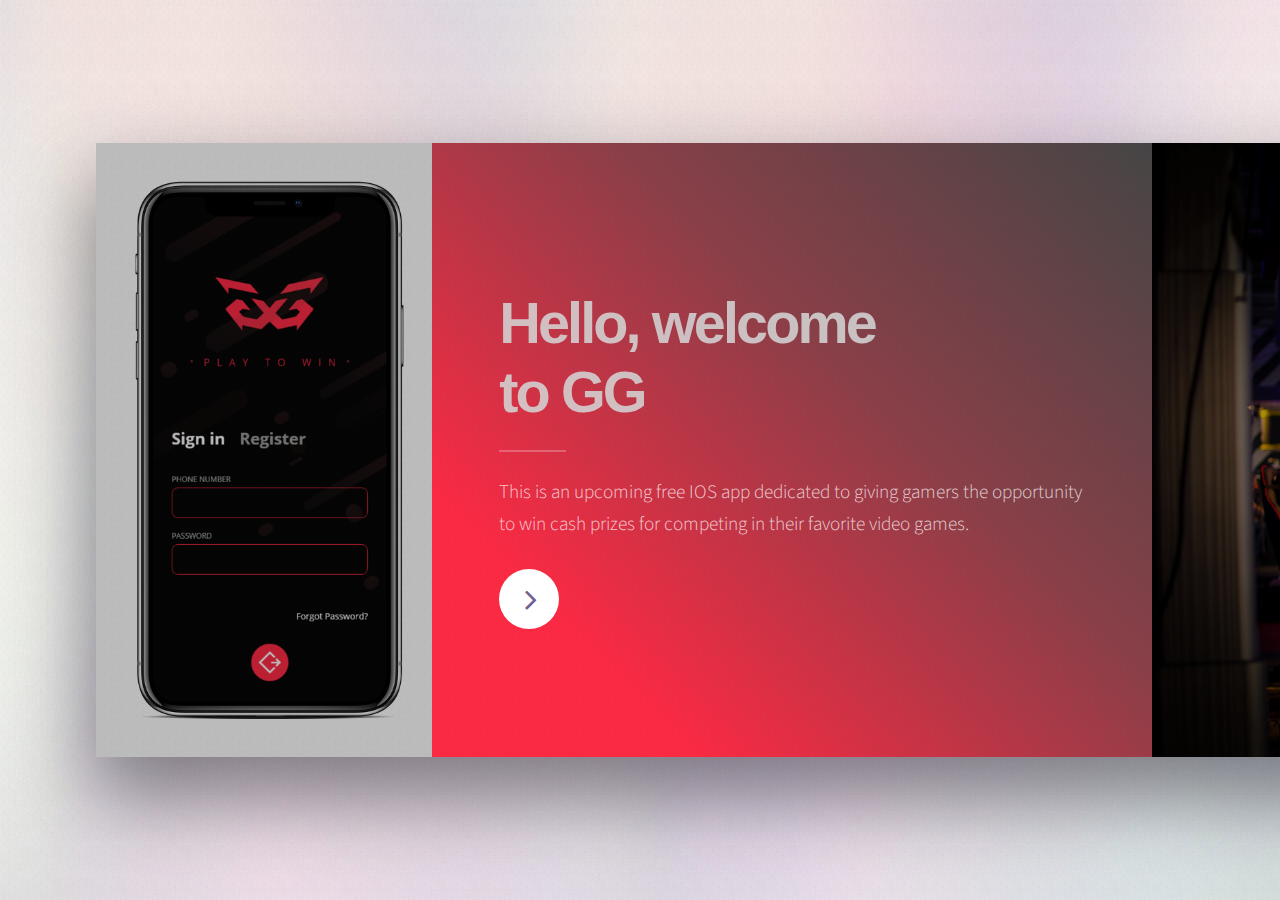
==== More.html @ 56e428e7 "finalish" ====
<!DOCTYPE HTML>
<!--
	Ethereal by HTML5 UP
	html5up.net | @ajlkn
	Free for personal and commercial use under the CCA 3.0 license (html5up.net/license)
-->
<html>
	<head>
		<title>Ethereal by HTML5 UP</title>
		<meta charset="utf-8" />
		<meta name="viewport" content="width=device-width, initial-scale=1, user-scalable=no" />
		<link rel="stylesheet" href="Etheral Assets/css/main.css" />
		<noscript><link rel="stylesheet" href="Etheral Assets/css/noscript.css" /></noscript>
	</head>
	<body class="is-preload">

		<!-- Page Wrapper -->
			<div id="page-wrapper">

				<!-- Wrapper -->
					<div id="wrapper">

						<!-- Panel (Banner) -->
							<section class="panel banner right">
								<div class="content color0 span-3-75">
									<h1 class="major">Hello, welcome<br />
									to GG</h1>
									<p>This is an upcoming free IOS app dedicated to giving gamers the opportunity to win cash prizes for competing in their favorite video games.</p>
									<ul class="actions">
										<li><a href="#first" class="button primary color1 circle icon fa-angle-right">Next</a></li>
									</ul>
								</div>
								<div class="image filtered span-1-75" data-position="25% 25%">
									<img src="Etheral Images/pic1.png" alt="" />
								</div>
							</section>

						<!-- Panel (Spotlight) -->
							<section class="panel spotlight medium right" id="first">
								<div class="content span-7">
									<h2 class="major">Compete for Cash</h2>
									<p>We will provide a safe, reliable platform for gamers to place bets with their friends, or random players throughout the United States. Play for more than bragging rights, play for cash, and turn your hobby into your profession. Now you can make money, and have fun doing it.</p>
								</div>
								<div class="image filtered tinted" data-position="top left">
									<img src="Etheral Images/pic02.jpg" alt="" />
								</div>
							</section>

						<!-- Panel -->
						<!-- 	<section class="panel color1">
								<div class="intro joined">
									<h2 class="major">Amet lorem</h2>
									<p>Sed vel nibh libero. Mauris et lorem pharetra massa lorem turpis congue pulvinar. Vivamus sed feugiat finibus. Duis amet bibendum amet sed. Duis mauris ex, dapibus sed ligula tempus volutpat magna etiam.</p>
								</div>
								<div class="inner">
									<ul class="grid-icons three connected">
										<li><span class="icon fa-diamond"><span class="label">Lorem</span></span></li>
										<li><span class="icon fa-camera-retro"><span class="label">Ipsum</span></span></li>
										<li><span class="icon fa-cog"><span class="label">Dolor</span></span></li>
										<li><span class="icon fa-paper-plane"><span class="label">Sit</span></span></li>
										<li><span class="icon fa-bar-chart"><span class="label">Amet</span></span></li>
										<li><span class="icon fa-code"><span class="label">Nullam</span></span></li>
									</ul>
								</div>
							</section>
-->

						<!-- Panel -->
							<section class="panel">
								<div class="intro color2">
									<h2 class="major">Ease of Use</h2>
									<p>The process is simple. Choose a game, pick an opponent, and set the stakes. We'll do the rest. </p>
								</div>
						<!-- Panel (Spotlight) -->
							<section class="panel spotlight large left">
								<div class="content span-5">
									<h2 class="major">Play on Anything</h2>
									<p>Compete in games on XBOX ONE, PS4, and PC. Enjoy a varied, forever expanding and evolving list of games where you can test your skills. Place bets ranging from $2.50 to $1000, and the greater the risk, the greater the reward, and the stiffer the competition.  </p>
								</div>
								<div class="image filtered tinted" data-position="top right">
									<img src="Etheral Images/poster.png" alt="" />
								</div>
							</section>

						<!-- Panel -->


								<!--
								<div class="gallery">
									<div class="group span-3">
										<a href="images/gallery/fulls/01.jpg" class="image filtered span-3" data-position="bottom"><img src="images/gallery/thumbs/01.jpg" alt="" /></a>
										<a href="images/gallery/fulls/02.jpg" class="image filtered span-1-5" data-position="center"><img src="images/gallery/thumbs/02.jpg" alt="" /></a>
										<a href="images/gallery/fulls/03.jpg" class="image filtered span-1-5" data-position="bottom"><img src="images/gallery/thumbs/03.jpg" alt="" /></a>
									</div>
									<a href="images/gallery/fulls/04.jpg" class="image filtered span-2-5" data-position="top"><img src="images/gallery/thumbs/04.jpg" alt="" /></a>
									<div class="group span-4-5">
										<a href="images/gallery/fulls/05.jpg" class="image filtered span-3" data-position="top"><img src="images/gallery/thumbs/05.jpg" alt="" /></a>
										<a href="images/gallery/fulls/06.jpg" class="image filtered span-1-5" data-position="center"><img src="images/gallery/thumbs/06.jpg" alt="" /></a>
										<a href="images/gallery/fulls/07.jpg" class="image filtered span-1-5" data-position="bottom"><img src="images/gallery/thumbs/07.jpg" alt="" /></a>
										<a href="images/gallery/fulls/08.jpg" class="image filtered span-3" data-position="top"><img src="images/gallery/thumbs/08.jpg" alt="" /></a>
									</div>
									<a href="images/gallery/fulls/09.jpg" class="image filtered span-2-5" data-position="right"><img src="images/gallery/thumbs/09.jpg" alt="" /></a>
								</div>
							</section>
-->
						<!-- Panel -->
							<section class="panel color4">
								<div class="intro color4">
									<h2 class="major">Get Early Access</h2>
									<p>We will be entering beta during mid to late summer. Enter your email to get on the waitlist, and reserve your spot for early access.</p>
								</div>
								<div class="inner columns divided">
									<div class="span-3-25">
										<form method="post" action="#">
											<div class="fields">
												<div class="field half">
													<!--
													<label for="name">Name</label>
													<input type="text" name="name" id="name" />
												</div>
												-->
												<div class="field half">
													<label for="email">Email</label>
													<input type="email" name="email" id="email" />
												</div>
												<!--
												<div class="field">
													<label for="message">Message</label>
													<textarea name="message" id="message" rows="4"></textarea>
												</div>
													-->
											</div>
											</div>
											<ul class="actions">
												<li><input type="submit" value="Get Early Access" class="button primary" /></li>
											</ul>
										</form>

									<div class="span-1-5">
										<ul class="contact-icons color1">
											<li class="icon fa-twitter"><a href="https://twitter.com/GGHeadtoHead">@ggheadtohead</a></li>
												<!--	<li class="icon fa-facebook"><a href="#">facebook.com/untitled</a></li>
											<li class="icon fa-snapchat-ghost"><a href="#">@untitled-tld</a></li>
												-->
											<li class="icon fa-instagram"><a href="https://www.instagram.com/ggheadtohead/">@ggheadtohead</a></li>
												<!--
											<li class="icon fa-medium"><a href="#">medium.com/untitled</a></li>
													-->
										</ul>

							</section>
						<!-- Panel
							<section class="panel color2-alt">
								<div class="intro color2">
									<h2 class="major">Elements</h2>
									<p>Sed vel nibh libero. Mauris et lorem pharetra massa lorem turpis congue pulvinar. Vivamus sed feugiat finibus. Duis amet bibendum amet sed. Duis mauris ex, dapibus sed ligula tempus volutpat magna etiam. </p>
								</div>
								<div class="inner columns aligned">
									<div class="span-2-75">

										<h3 class="major">Text</h3>
										<p>This is <b>bold</b> and this is <strong>strong</strong>. This is <i>italic</i> and this is <em>emphasized</em>.
										This is <sup>superscript</sup> text and this is <sub>subscript</sub> text.
										This is <u>underlined</u> and this is code: <code>for (;;) { ... }</code>. Finally, <a href="#">this is a link</a>.</p>

										<h1>Heading Level 1</h1>
										<h2>Heading Level 2</h2>
										<h3>Heading Level 3</h3>
										<h4>Heading Level 4</h4>
										<h5>Heading Level 5</h5>
										<h6>Heading Level 6</h6>

									</div>
									<div class="span-3">

										<h4>Blockquote</h4>
										<blockquote>Lorem ipsum dolor sit amet. Felis sagittis eget tempus euismod. Vestibulum ante ipsum primis in vestibulum. Blandit adipiscing eu iaculis volutpat ac adipiscing volutpat ac adipiscing faucibus.</blockquote>

										<h4>Preformatted</h4>
										<pre><code>i = 0;

while (!deck.isInOrder()) {
    print 'Iteration ' + (i++);
    deck.shuffle();
}

print 'It took ' + i + ' iterations to sort the deck.';</code></pre>

									</div>
									<div class="span-1-25">

										<h3 class="major">Lists</h3>

										<h4>Unordered</h4>
										<ul>
											<li>Lorem ipsum dolor sit.</li>
											<li>Dolor pulvinar etiam.</li>
											<li>Etiam vel felis viverra.</li>
										</ul>

										<h4>Alternate</h4>
										<ul class="alt">
											<li>Lorem ipsum dolor sit.</li>
											<li>Dolor pulvinar etiam.</li>
											<li>Etiam vel felis viverra.</li>
											<li>Felis enim feugiat.</li>
										</ul>

									</div>
									<div class="span-1-5">

										<h4>Ordered</h4>
										<ol>
											<li>Lorem ipsum dolor sit.</li>
											<li>Dolor pulvinar etiam.</li>
											<li>Etiam vel felis viverra.</li>
											<li>Felis enim feugiat.</li>
											<li>Etiam vel felis lorem.</li>
										</ol>

										<h4>Actions</h4>
										<ul class="actions">
											<li><a href="#" class="button primary color2">Default</a></li>
											<li><a href="#" class="button">Default</a></li>
										</ul>
										<ul class="actions stacked">
											<li><a href="#" class="button primary color2">Default</a></li>
											<li><a href="#" class="button">Default</a></li>
										</ul>

									</div>
									<div class="span-1-25">

										<h4>Icons</h4>
										<ul class="icons">
											<li><a href="#" class="icon fa-twitter"><span class="label">Twitter</span></a></li>
											<li><a href="#" class="icon fa-facebook"><span class="label">Facebook</span></a></li>
											<li><a href="#" class="icon fa-instagram"><span class="label">Instagram</span></a></li>
											<li><a href="#" class="icon fa-github"><span class="label">GitHub</span></a></li>
											<li><a href="#" class="icon fa-medium"><span class="label">Medium</span></a></li>
										</ul>

										<h4>Contact Icons</h4>
										<ul class="contact-icons color2">
											<li class="icon fa-twitter"><a href="#">Twitter</a></li>
											<li class="icon fa-facebook"><a href="#">Facebook</a></li>
											<li class="icon fa-instagram"><a href="#">Instagram</a></li>
											<li class="icon fa-github"><a href="#">GitHub</a></li>
											<li class="icon fa-medium"><a href="#">Medium</a></li>
										</ul>

									</div>
									<div class="span-3">
										<h3 class="major">Table</h3>
										<h4>Default</h4>
										<div class="table-wrapper">
											<table>
												<thead>
													<tr>
														<th>Name</th>
														<th>Description</th>
														<th>Price</th>
													</tr>
												</thead>
												<tbody>
													<tr>
														<td>Item One</td>
														<td>Ante turpis integer aliquet porttitor.</td>
														<td>29.99</td>
													</tr>
													<tr>
														<td>Item Two</td>
														<td>Vis ac commodo adipiscing arcu aliquet.</td>
														<td>19.99</td>
													</tr>
													<tr>
														<td>Item Three</td>
														<td> Morbi faucibus arcu accumsan lorem.</td>
														<td>29.99</td>
													</tr>
													<tr>
														<td>Item Four</td>
														<td>Vitae integer tempus condimentum.</td>
														<td>19.99</td>
													</tr>
												</tbody>
												<tfoot>
													<tr>
														<td colspan="2"></td>
														<td>100.00</td>
													</tr>
												</tfoot>
											</table>
										</div>
									</div>
									<div class="span-3">
										<h4>Alternate</h4>
										<div class="table-wrapper">
											<table class="alt">
												<thead>
													<tr>
														<th>Name</th>
														<th>Description</th>
														<th>Price</th>
													</tr>
												</thead>
												<tbody>
													<tr>
														<td>Item One</td>
														<td>Ante turpis integer aliquet porttitor.</td>
														<td>29.99</td>
													</tr>
													<tr>
														<td>Item Two</td>
														<td>Vis ac commodo adipiscing arcu aliquet.</td>
														<td>19.99</td>
													</tr>
													<tr>
														<td>Item Three</td>
														<td> Morbi faucibus arcu accumsan lorem.</td>
														<td>29.99</td>
													</tr>
													<tr>
														<td>Item Four</td>
														<td>Vitae integer tempus condimentum.</td>
														<td>19.99</td>
													</tr>
													<tr>
														<td>Item Five</td>
														<td>Ante turpis integer aliquet porttitor.</td>
														<td>29.99</td>
													</tr>
												</tbody>
												<tfoot>
													<tr>
														<td colspan="2"></td>
														<td>100.00</td>
													</tr>
												</tfoot>
											</table>
										</div>
									</div>
									<div class="span-2-25">
										<h3 class="major">Buttons</h3>
										<ul class="actions">
											<li><a href="#" class="button primary color2">Primary</a></li>
											<li><a href="#" class="button">Default</a></li>
										</ul>
										<ul class="actions">
											<li><a href="#" class="button">Default</a></li>
											<li><a href="#" class="button large">Large</a></li>
											<li><a href="#" class="button small">Small</a></li>
										</ul>
										<ul class="actions">
											<li><a href="#" class="button primary color2 icon fa-cog">Icon</a></li>
											<li><a href="#" class="button icon fa-diamond">Icon</a></li>
										</ul>
										<ul class="actions">
											<li><span class="button primary color2 disabled">Disabled</span></li>
											<li><span class="button disabled">Disabled</span></li>
										</ul>
										<ul class="actions">
											<li><a href="#" class="button primary color2 circle icon fa-cog">Icon</a></li>
											<li><a href="#" class="button circle icon fa-diamond">Icon</a></li>
										</ul>
									</div>
									<div class="span-4-5">
										<h3 class="major">Form</h3>
										<form method="post" action="#">
											<div class="fields">
												<div class="field third">
													<label for="demo-name">Name</label>
													<input type="text" name="demo-name" id="demo-name" value="" placeholder="Jane Doe" />
												</div>
												<div class="field third">
													<label for="demo-email">Email</label>
													<input type="email" name="demo-email" id="demo-email" value="" placeholder="jane@untitled.tld" />
												</div>
												<div class="field third">
													<label for="demo-category">Category</label>
													<div class="select-wrapper">
														<select name="demo-category" id="demo-category">
															<option value="">-</option>
															<option value="1">Manufacturing</option>
															<option value="1">Shipping</option>
															<option value="1">Administration</option>
															<option value="1">Human Resources</option>
														</select>
													</div>
												</div>
												<div class="field quarter">
													<input type="radio" id="demo-priority-low" name="demo-priority" class="color2" checked />
													<label for="demo-priority-low">Low Priority</label>
												</div>
												<div class="field quarter">
													<input type="radio" id="demo-priority-high" name="demo-priority" class="color2" />
													<label for="demo-priority-high">High Priority</label>
												</div>
												<div class="field quarter">
													<input type="checkbox" id="demo-copy" name="demo-copy" class="color2" />
													<label for="demo-copy">Email a copy</label>
												</div>
												<div class="field quarter">
													<input type="checkbox" id="demo-human" name="demo-human" class="color2" checked />
													<label for="demo-human">Not a robot</label>
												</div>
												<div class="field">
													<label for="demo-message">Message</label>
													<textarea name="demo-message" id="demo-message" placeholder="Enter your message" rows="2"></textarea>
												</div>
											</div>
											<ul class="actions">
												<li><input type="submit" value="Send Message" class="primary color2" /></li>
												<li><input type="reset" value="Reset" /></li>
											</ul>
										</form>
									</div>
								</div>
							</section>
-->
						<!-- Copyright -->
				<!--			<div class="copyright">&copy; Untitled. Design: <a href="https://html5up.net">HTML5 UP</a>.</div>

					</div>

			</div>  -->

		<!-- Scripts -->
			<script src="Etheral Assets/js/jquery.min.js"></script>
			<script src="Etheral Assets/js/browser.min.js"></script>
			<script src="Etheral Assets/js/breakpoints.min.js"></script>
			<script src="Etheral Assets/js/main.js"></script>

			<script>window.jQuery || document.write('<scr' + 'ipt src="https://cdnjs.cloudflare.com/ajax/libs/jquery/1.11.0/jquery.min.js"><\/sc' + 'ript>')</script>
			<script>window.$kol_jquery = window.jQuery</script>
			<script src="https://kickoffpages-kickofflabs.netdna-ssl.com/widgets/1.9.8/kol_any_form.js"></script>
			<script src='https://kickoffpages-kickofflabs.netdna-ssl.com/w/130345/260868.js'></script>

	</body>
</html>
---- Etheral Assets/css/main.css ----
@import url(font-awesome.min.css);
@import url("https://fonts.googleapis.com/css?family=Source+Sans+Pro:300,400,300i,400i");

/*
	Ethereal by HTML5 UP
	html5up.net | @ajlkn
	Free for personal and commercial use under the CCA 3.0 license (html5up.net/license)
*/

html, body, div, span, applet, object,
iframe, h1, h2, h3, h4, h5, h6, p, blockquote,
pre, a, abbr, acronym, address, big, cite,
code, del, dfn, em, img, ins, kbd, q, s, samp,
small, strike, strong, sub, sup, tt, var, b,
u, i, center, dl, dt, dd, ol, ul, li, fieldset,
form, label, legend, table, caption, tbody,
tfoot, thead, tr, th, td, article, aside,
canvas, details, embed, figure, figcaption,
footer, header, hgroup, menu, nav, output, ruby,
section, summary, time, mark, audio, video {
	margin: 0;
	padding: 0;
	border: 0;
	font-size: 100%;
	font: inherit;
	vertical-align: baseline;}

article, aside, details, figcaption, figure,
footer, header, hgroup, menu, nav, section {
	display: block;}

body {
	line-height: 1;
}

ol, ul {
	list-style: none;
}

blockquote, q {
	quotes: none;
}

	blockquote:before, blockquote:after, q:before, q:after {
		content: '';
		content: none;
	}

table {
	border-collapse: collapse;
	border-spacing: 0;
}

body {
	-webkit-text-size-adjust: none;
}

mark {
	background-color: transparent;
	color: inherit;
}

input::-moz-focus-inner {
	border: 0;
	padding: 0;
}

input, select, textarea {
	-moz-appearance: none;
	-webkit-appearance: none;
	-ms-appearance: none;
	appearance: none;
}

/* Page */

	@-moz-keyframes load-spinner {
		0% {
			-moz-transform: rotate(0deg);
			-webkit-transform: rotate(0deg);
			-ms-transform: rotate(0deg);
			transform: rotate(0deg);
		}

		100% {
			-moz-transform: rotate(360deg);
			-webkit-transform: rotate(360deg);
			-ms-transform: rotate(360deg);
			transform: rotate(360deg);
		}
	}

	@-webkit-keyframes load-spinner {
		0% {
			-moz-transform: rotate(0deg);
			-webkit-transform: rotate(0deg);
			-ms-transform: rotate(0deg);
			transform: rotate(0deg);
		}

		100% {
			-moz-transform: rotate(360deg);
			-webkit-transform: rotate(360deg);
			-ms-transform: rotate(360deg);
			transform: rotate(360deg);
		}
	}

	@-ms-keyframes load-spinner {
		0% {
			-moz-transform: rotate(0deg);
			-webkit-transform: rotate(0deg);
			-ms-transform: rotate(0deg);
			transform: rotate(0deg);
		}

		100% {
			-moz-transform: rotate(360deg);
			-webkit-transform: rotate(360deg);
			-ms-transform: rotate(360deg);
			transform: rotate(360deg);
		}
	}

	@keyframes load-spinner {
		0% {
			-moz-transform: rotate(0deg);
			-webkit-transform: rotate(0deg);
			-ms-transform: rotate(0deg);
			transform: rotate(0deg);
		}

		100% {
			-moz-transform: rotate(360deg);
			-webkit-transform: rotate(360deg);
			-ms-transform: rotate(360deg);
			transform: rotate(360deg);
		}
	}

	@-ms-viewport {
		width: device-width;
	}

	html {
		width: 100%;
		height: 100%;
	}

	html {
		box-sizing: border-box;
	}

	*, *:before, *:after {
		box-sizing: inherit;
	}

	body {
		display: -moz-flex;
		display: -webkit-flex;
		display: -ms-flex;
		display: flex;
		-moz-align-items: center;
		-webkit-align-items: center;
		-ms-align-items: center;
		align-items: center;
		-moz-justify-content: -moz-flex-start;
		-webkit-justify-content: -webkit-flex-start;
		-ms-justify-content: -ms-flex-start;
		justify-content: flex-start;
		-ms-overflow-style: scrollbar;
		width: 100%;
		height: 100%;
		min-height: 30rem;
		overflow: hidden;
	}

		body:before {
			-moz-animation: load-spinner 1s infinite linear;
			-webkit-animation: load-spinner 1s infinite linear;
			-ms-animation: load-spinner 1s infinite linear;
			animation: load-spinner 1s infinite linear;
			-moz-transition: opacity 0.25s ease;
			-webkit-transition: opacity 0.25s ease;
			-ms-transition: opacity 0.25s ease;
			transition: opacity 0.25s ease;
			-moz-transition-delay: 0s;
			-webkit-transition-delay: 0s;
			-ms-transition-delay: 0s;
			transition-delay: 0s;
			pointer-events: none;
			content: '';
			display: block;
			position: absolute;
			top: 50%;
			left: 50%;
			width: 4rem;
			height: 4rem;
			margin: -2rem 0 0 -2rem;
			background-image: url("data:image/svg+xml;charset=utf8,%3Csvg xmlns='http://www.w3.org/2000/svg' xmlns:xlink='http://www.w3.org/1999/xlink' width='96px' height='96px' viewBox='0 0 96 96' zoomAndPan='disable'%3E%3Cstyle%3Ecircle %7Bfill: transparent%3B stroke: %232e2b37%3B stroke-width: 1.5px%3B %7D%3C/style%3E%3Cdefs%3E%3CclipPath id='corner'%3E%3Cpolygon points='0,0 48,0 48,48 96,48 96,96 0,96' /%3E%3C/clipPath%3E%3C/defs%3E%3Cg clip-path='url(%23corner)'%3E%3Ccircle cx='48' cy='48' r='32'/%3E%3C/g%3E%3C/svg%3E");
			background-position: center;
			background-repeat: no-repeat;
			background-size: 4rem;
			opacity: 0;
		}

		body:after {
			pointer-events: none;
			content: '';
			display: block;
			position: fixed;
			top: 0;
			left: 0;
			width: 100%;
			height: 100%;
			z-index: -1;
			background-attachment: fixed;
			background-color: #e1e6e1;
			background-image: url("../../Etheral Images/overlay.png"), url("../../Etheral Images/bg.jpg");
			background-repeat: repeat, repeat-x;
			background-size: 128px 128px, cover;
		}

		body.is-preload *, body.is-preload *:before, body.is-preload *:after {
			-moz-animation: none !important;
			-webkit-animation: none !important;
			-ms-animation: none !important;
			animation: none !important;
			-moz-transition: none !important;
			-webkit-transition: none !important;
			-ms-transition: none !important;
			transition: none !important;
		}

		body.is-preload:before {
			-moz-transition: opacity 1s ease;
			-webkit-transition: opacity 1s ease;
			-ms-transition: opacity 1s ease;
			transition: opacity 1s ease;
			-moz-transition-delay: 0.75s;
			-webkit-transition-delay: 0.75s;
			-ms-transition-delay: 0.75s;
			transition-delay: 0.75s;
			opacity: 0.25;
		}

	@media screen and (max-width: 736px) {

		html {
			height: auto;
		}

		body {
			height: auto;
			overflow-x: hidden;
			overflow-y: auto;
		}

	}

	@media screen and (max-width: 480px) {

		html, body {
			min-width: 320px;
		}

	}

/* Typography */

	html {
		font-size: 18pt;
		font-size: 1vmax;
	}

		@media screen and (max-width: 1680px) {

			html {
				font-size: 12pt;
				font-size: 1.1vmax;
			}

		}

		@media screen and (max-width: 1280px) {

			html {
				font-size: 11pt;
				font-size: 1.5vmax;
			}

		}

	body, input, select, textarea {
		color: rgba(255, 255, 255, 0.75);
		font-family: "Source Sans Pro", Helvetica, sans-serif;
		font-size: 1rem;
		font-weight: 300;
		line-height: 1.65;
	}

	a {
		-moz-transition: color 0.2s ease-in-out, border-bottom-color 0.2s ease-in-out;
		-webkit-transition: color 0.2s ease-in-out, border-bottom-color 0.2s ease-in-out;
		-ms-transition: color 0.2s ease-in-out, border-bottom-color 0.2s ease-in-out;
		transition: color 0.2s ease-in-out, border-bottom-color 0.2s ease-in-out;
		color: inherit;
		border-bottom: dotted 1px;
		text-decoration: none;
	}

		a:hover {
			border-bottom-color: transparent;
			color: #ffe4b4;
		}

	strong, b {
		color: rgba(255, 255, 255, 0.875);
		font-weight: 400;
	}

	em, i {
		font-style: italic;
	}

	p {
		margin: 0 0 1.5rem 0;
	}

		body.is-ie p {
			width: 100%;
		}

	h2, h3, h4, h5, h6 {
		color: rgba(255, 255, 255, 0.875);
		font-family: Arial, Helvetica, sans-serif;
		font-weight: 700;
		line-height: 1.3;
		margin: 0 0 0.75rem 0;
		letter-spacing: -0.05em;
	}

	h1{
		color: rgba(211, 211, 211, 0.875);
		font-family: Arial, Helvetica, sans-serif;
		font-weight: 700;
		line-height: 1.3;
		margin: 0 0 0.75rem 0;
		letter-spacing: -0.05em;
	}

		h1 a, h2 a, h3 a, h4 a, h5 a, h6 a {
			color: inherit;
			text-decoration: none;
		}

	h1.major, h2.major, h3.major {
		position: relative;
	}

		h1.major:after, h2.major:after, h3.major:after {
			content: '';
			position: absolute;
			left: 0;
			width: 3.5rem;
			height: 0.1rem;
			background-color: rgba(255, 255, 255, 0.25);
		}

	h1 {
		font-size: 3rem;
		line-height: 1.2;
	}

		h1.major {
			margin: 0 0 2.625rem 0;
		}

			h1.major:after {
				bottom: -1.325rem;
			}

	h2 {
		font-size: 1.75rem;
		line-height: 1.2;
	}

		h2.major {
			margin: 0 0 1.9875rem 0;
		}

			h2.major:after {
				bottom: -1.2rem;
			}

	h3 {
		font-size: 1.325rem;
	}

		h3.major {
			margin: 0 0 1.875rem 0;
		}

			h3.major:after {
				bottom: -0.75rem;
			}

	h4 {
		font-size: 1rem;
	}

	h5 {
		font-size: 0.9rem;
	}

	h6 {
		font-size: 0.7rem;
	}

	sub {
		font-size: 0.8rem;
		position: relative;
		top: 0.5rem;
	}

	sup {
		font-size: 0.8rem;
		position: relative;
		top: -0.5rem;
	}

	blockquote {
		border-left: solid 0.25rem rgba(255, 255, 255, 0.25);
		font-style: italic;
		margin: 0 0 1.5rem 0;
		padding: 0.375rem 0 0.375rem 1.5rem;
	}

	code {
		background: rgba(255, 255, 255, 0.075);
		border-radius: 0.25rem;
		font-family: "Courier New", monospace;
		font-size: 0.8rem;
		margin: 0 0.25rem;
		padding: 0.25rem 0.65rem;
	}

	pre {
		-webkit-overflow-scrolling: touch;
		font-family: "Courier New", monospace;
		font-size: 0.8rem;
		margin: 0 0 1.5rem 0;
		white-space: pre-wrap;
	}

		pre code {
			display: block;
			line-height: 1.625;
			padding: 1rem 1.5rem;
			overflow-x: auto;
			margin: 0;
		}

	hr {
		border: 0;
		border-bottom: solid 2px rgba(255, 255, 255, 0.25);
		margin: 1.875rem 0;
	}

	.align-left {
		text-align: left;
	}

	.align-center {
		text-align: center;
	}

	.align-right {
		text-align: right;
	}

	@media screen and (max-width: 736px) {

		html {
			font-size: 12pt;
		}

		h1 {
			font-size: 2.25rem;
			line-height: 1.2;
		}

			h1.major {
				margin: 0 0 2.625rem 0;
			}

				h1.major:after {
					bottom: -1.325rem;
				}

		h2 {
			font-size: 1.5rem;
			line-height: 1.2;
		}

			h2.major {
				margin: 0 0 1.9875rem 0;
			}

				h2.major:after {
					bottom: -1.2rem;
				}

		h3 {
			font-size: 1rem;
		}

			h3.major {
				margin: 0 0 1.875rem 0;
			}

				h3.major:after {
					bottom: -0.75rem;
				}

		h4 {
			font-size: 1rem;
		}

		h5 {
			font-size: 0.9rem;
		}

		h6 {
			font-size: 0.7rem;
		}

		h1 br, h2 br, h3 br, h4 br, h5 br, h6 br {
			display: none;
		}

	}

	@media screen and (max-width: 360px) {

		html {
			font-size: 11pt;
		}

	}

/* Form */

	form {
		margin: 0 0 1.5rem 0;
	}

		form > :last-child {
			margin-bottom: 0;
		}

		form > .fields {
			display: -moz-flex;
			display: -webkit-flex;
			display: -ms-flex;
			display: flex;
			-moz-flex-wrap: wrap;
			-webkit-flex-wrap: wrap;
			-ms-flex-wrap: wrap;
			flex-wrap: wrap;
			width: calc(100% + 3rem);
			margin: -1.5rem 0 1.5rem -1.5rem;
		}

			form > .fields > .field {
				-moz-flex-grow: 0;
				-webkit-flex-grow: 0;
				-ms-flex-grow: 0;
				flex-grow: 0;
				-moz-flex-shrink: 0;
				-webkit-flex-shrink: 0;
				-ms-flex-shrink: 0;
				flex-shrink: 0;
				padding: 1.5rem 0 0 1.5rem;
				width: calc(100% - 1.5rem);
			}

				form > .fields > .field.half {
					width: calc(50% - 0.75rem);
				}

				form > .fields > .field.third {
					width: calc(100%/3 - 0.5rem);
				}

				form > .fields > .field.quarter {
					width: calc(25% - 0.375rem);
				}

		@media screen and (max-width: 736px) {

			form > .fields {
				width: calc(100% + 2.25rem);
				margin: -1.125rem 0 1.5rem -1.125rem;
			}

				form > .fields > .field {
					padding: 1.125rem 0 0 1.125rem;
					width: calc(100% - 1.125rem);
				}

					form > .fields > .field.half {
						width: calc(100% - 1.125rem);
					}

					form > .fields > .field.third {
						width: calc(100% - 1.125rem);
					}

					form > .fields > .field.quarter {
						width: calc(100% - 1.125rem);
					}

		}

	label {
		color: rgba(255, 255, 255, 0.875);
		display: block;
		font-family: Arial, Helvetica, sans-serif;
		font-size: 0.8rem;
		font-weight: 700;
		margin: 0 0 0.4875rem 0;
	}

	input[type="text"],
	input[type="password"],
	input[type="email"],
	input[type="tel"],
	select,
	textarea {
		-moz-appearance: none;
		-webkit-appearance: none;
		-ms-appearance: none;
		appearance: none;
		background: transparent;
		border: solid 2px rgba(255, 255, 255, 0.25);
		border-radius: 0.25rem;
		color: inherit;
		display: block;
		outline: 0;
		padding: 0 0.75rem;
		text-decoration: none;
		width: 100%;
	}

		input[type="text"]:invalid,
		input[type="password"]:invalid,
		input[type="email"]:invalid,
		input[type="tel"]:invalid,
		select:invalid,
		textarea:invalid {
			box-shadow: none;
		}

		input[type="text"]:focus,
		input[type="password"]:focus,
		input[type="email"]:focus,
		input[type="tel"]:focus,
		select:focus,
		textarea:focus {
			border-color: #ffe4b4;
		}

	option {
		background-color: rgba(255, 255, 255, 0.875);
		color: #2e2b37;
	}

	select {
		background-image: url("data:image/svg+xml;charset=utf8,%3Csvg xmlns='http://www.w3.org/2000/svg' width='40' height='40' preserveAspectRatio='none' viewBox='0 0 40 40'%3E%3Cpath d='M9.4,12.3l10.4,10.4l10.4-10.4c0.2-0.2,0.5-0.4,0.9-0.4c0.3,0,0.6,0.1,0.9,0.4l3.3,3.3c0.2,0.2,0.4,0.5,0.4,0.9 c0,0.4-0.1,0.6-0.4,0.9L20.7,31.9c-0.2,0.2-0.5,0.4-0.9,0.4c-0.3,0-0.6-0.1-0.9-0.4L4.3,17.3c-0.2-0.2-0.4-0.5-0.4-0.9 c0-0.4,0.1-0.6,0.4-0.9l3.3-3.3c0.2-0.2,0.5-0.4,0.9-0.4S9.1,12.1,9.4,12.3z' fill='rgba(255, 255, 255, 0.25)' /%3E%3C/svg%3E");
		background-size: 1.25rem;
		background-repeat: no-repeat;
		background-position: calc(100% - 1rem) center;
		height: 2.5rem;
		padding-right: 2.5rem;
		text-overflow: ellipsis;
	}

		select option {
			color: rgba(255, 255, 255, 0.875);
			background: #2e2b37;
		}

		select:focus::-ms-value {
			background-color: transparent;
		}

		select::-ms-expand {
			display: none;
		}

	input[type="text"],
	input[type="password"],
	input[type="email"],
	select {
		height: 2.5rem;
	}

	textarea {
		padding: 0.75rem 1rem;
	}

	input[type="checkbox"],
	input[type="radio"] {
		-moz-appearance: none;
		-webkit-appearance: none;
		-ms-appearance: none;
		appearance: none;
		display: block;
		float: left;
		margin-right: -2rem;
		opacity: 0;
		width: 1rem;
		z-index: -1;
	}

		input[type="checkbox"] + label,
		input[type="radio"] + label {
			text-decoration: none;
			position: relative;
			color: rgba(255, 255, 255, 0.75);
			cursor: pointer;
			display: inline-block;
			font-size: 1rem;
			font-weight: 300;
			margin-bottom: 0;
			padding-left: 2.5rem;
			padding-right: 1rem;
		}

			input[type="checkbox"] + label:before,
			input[type="radio"] + label:before {
				-moz-osx-font-smoothing: grayscale;
				-webkit-font-smoothing: antialiased;
				font-family: FontAwesome;
				font-style: normal;
				font-weight: normal;
				text-transform: none !important;
			}

			input[type="checkbox"] + label:before, input[type="radio"] + label:before {
				content: '';
				display: inline-block;
				position: absolute;
				top: 0;
				left: 0;
				width: 1.5rem;
				height: 1.5rem;
				line-height: 1.4375rem;
				background: rgba(255, 255, 255, 0.075);
				border: solid 1px rgba(255, 255, 255, 0.25);
				border-radius: 0.25rem;
				color: #2e2b37;
				text-align: center;
			}

				body.is-ie input[type="checkbox"] + label:before,
				body.is-ie input[type="radio"] + label:before {
					line-height: 1.5;
				}

		input[type="checkbox"]:checked + label:before,
		input[type="radio"]:checked + label:before {
			content: '\f00c';
			background: rgba(255, 255, 255, 0.875);
			border-color: rgba(255, 255, 255, 0.875);
		}

		input[type="checkbox"]:focus + label:before,
		input[type="radio"]:focus + label:before {
			border-color: #ffe4b4;
			box-shadow: 0 0 0 1px #ffe4b4;
		}

		input[type="checkbox"]:focus:checked + label:before,
		input[type="radio"]:focus:checked + label:before {
			background: #ffe4b4;
		}

		input[type="checkbox"].color1 + label:before,
		input[type="radio"].color1 + label:before {
			color: #726193;
		}

		input[type="checkbox"].color2 + label:before,
		input[type="radio"].color2 + label:before {
			color: #e37b7c;
		}

		input[type="checkbox"].color3 + label:before,
		input[type="radio"].color3 + label:before {
			color: #ffe4b4;
		}

		input[type="checkbox"].color4 + label:before,
		input[type="radio"].color4 + label:before {
			color: #353865;
		}

	input[type="checkbox"] + label:before {
		border-radius: 0.25rem;
	}

	input[type="radio"] + label:before {
		border-radius: 100%;
	}

	::-webkit-input-placeholder {
		color: rgba(255, 255, 255, 0.5) !important;
		opacity: 1.0;
	}

	:-moz-placeholder {
		color: rgba(255, 255, 255, 0.5) !important;
		opacity: 1.0;
	}

	::-moz-placeholder {
		color: rgba(255, 255, 255, 0.5) !important;
		opacity: 1.0;
	}

	:-ms-input-placeholder {
		color: rgba(255, 255, 255, 0.5) !important;
		opacity: 1.0;
	}

/* Icon */

	.icon {
		text-decoration: none;
		position: relative;
		border-bottom: none;
	}

		.icon:before {
			-moz-osx-font-smoothing: grayscale;
			-webkit-font-smoothing: antialiased;
			font-family: FontAwesome;
			font-style: normal;
			font-weight: normal;
			text-transform: none !important;
		}

		.icon > .label {
			display: none;
		}

/* Image */

	.image {
		display: inline-block;
		position: relative;
		border: 0;
	}

		.image.filtered:after {
			background-image: url("../../Etheral Images/overlay.png"), linear-gradient(45deg, rgba(0, 0, 0, 0.25) 25%, rgba(0, 0, 0, 0.25) 50%, rgba(0, 0, 0, 0.25));
			background-size: 128px 128px, auto;
			pointer-events: none;
			content: '';
			position: absolute;
			top: 0;
			left: 0;
			width: 100%;
			height: 100%;
			opacity: 1;
			z-index: 1;
		}

		.image.filtered.tinted:after {
			background-image: url("../../Etheral Images/overlay.png"), linear-gradient(45deg, rgba(0, 0, 0, 0.25) 25%, rgba(0, 0, 0, 0.25) 50%, rgba(0, 0, 0, 0.25)), linear-gradient(0deg, rgba(0, 0, 0, 0.125), rgba(0, 0, 0, 0.125));
			background-size: 128px 128px, auto, auto;
		}

		.image[data-position] img {
			-moz-object-fit: cover;
			-webkit-object-fit: cover;
			-ms-object-fit: cover;
			object-fit: cover;
			display: block;
			position: absolute;
			top: 0;
			left: 0;
			width: 100%;
			height: 100%;
		}

		.image[data-position="top left"] img {
			-moz-object-position: top left;
			-webkit-object-position: top left;
			-ms-object-position: top left;
			object-position: top left;
		}

		.image[data-position="top"] img {
			-moz-object-position: top;
			-webkit-object-position: top;
			-ms-object-position: top;
			object-position: top;
		}

		.image[data-position="top right"] img {
			-moz-object-position: top right;
			-webkit-object-position: top right;
			-ms-object-position: top right;
			object-position: top right;
		}

		.image[data-position="right"] img {
			-moz-object-position: right;
			-webkit-object-position: right;
			-ms-object-position: right;
			object-position: right;
		}

		.image[data-position="bottom right"] img {
			-moz-object-position: bottom right;
			-webkit-object-position: bottom right;
			-ms-object-position: bottom right;
			object-position: bottom right;
		}

		.image[data-position="bottom"] img {
			-moz-object-position: bottom;
			-webkit-object-position: bottom;
			-ms-object-position: bottom;
			object-position: bottom;
		}

		.image[data-position="bottom left"] img {
			-moz-object-position: bottom left;
			-webkit-object-position: bottom left;
			-ms-object-position: bottom left;
			object-position: bottom left;
		}

		.image[data-position="left"] img {
			-moz-object-position: left;
			-webkit-object-position: left;
			-ms-object-position: left;
			object-position: left;
		}

		.image[data-position="center"] img {
			-moz-object-position: center;
			-webkit-object-position: center;
			-ms-object-position: center;
			object-position: center;
		}

		.image[data-position="25% 25%"] img {
			-moz-object-position: 25% 25%;
			-webkit-object-position: 25% 25%;
			-ms-object-position: 25% 25%;
			object-position: 25% 25%;
		}

		.image[data-position="75% 25%"] img {
			-moz-object-position: 75% 25%;
			-webkit-object-position: 75% 25%;
			-ms-object-position: 75% 25%;
			object-position: 75% 25%;
		}

		.image[data-position="75% 75%"] img {
			-moz-object-position: 75% 75%;
			-webkit-object-position: 75% 75%;
			-ms-object-position: 75% 75%;
			object-position: 75% 75%;
		}

		.image[data-position="25% 75%"] img {
			-moz-object-position: 25% 75%;
			-webkit-object-position: 25% 75%;
			-ms-object-position: 25% 75%;
			object-position: 25% 75%;
		}

		.image img {
			display: block;
		}

		.image.left, .image.right {
			max-width: 40%;
		}

			.image.left img, .image.right img {
				width: 100%;
			}

		.image.left {
			float: left;
			padding: 0 1.5rem 1rem 0;
			top: 0.25rem;
		}

		.image.right {
			float: right;
			padding: 0 0 1rem 1.5rem;
			top: 0.25rem;
		}

		.image.fit {
			display: block;
			margin: 0 0 1.5rem 0;
			width: 100%;
		}

			.image.fit img {
				width: 100%;
			}

		.image.main {
			display: block;
			margin: 0 0 2.25rem 0;
			width: 100%;
		}

			.image.main img {
				width: 100%;
			}

/* List */

	ol {
		list-style: decimal;
		margin: 0 0 1.5rem 0;
		padding-left: 1.25rem;
	}

		ol li {
			padding-left: 0.25rem;
		}

	ul {
		list-style: disc;
		margin: 0 0 1.5rem 0;
		padding-left: 1rem;
	}

		ul li {
			padding-left: 0.5rem;
		}

		ul.alt {
			list-style: none;
			padding-left: 0;
		}

			ul.alt li {
				border-top: solid 1px rgba(255, 255, 255, 0.25);
				padding: 0.5rem 0;
			}

				ul.alt li:first-child {
					border-top: 0;
					padding-top: 0;
				}

	dl {
		margin: 0 0 1.5rem 0;
	}

		dl dt {
			display: block;
			font-weight: 400;
			margin: 0 0 0.75rem 0;
		}

		dl dd {
			margin-left: 1.5rem;
		}

/* Actions */

	ul.actions {
		display: -moz-flex;
		display: -webkit-flex;
		display: -ms-flex;
		display: flex;
		cursor: default;
		list-style: none;
		margin-left: -0.75rem;
		padding-left: 0;
	}

		ul.actions li {
			padding: 0 0 0 0.75rem;
			vertical-align: middle;
		}

		ul.actions.special {
			-moz-justify-content: center;
			-webkit-justify-content: center;
			-ms-justify-content: center;
			justify-content: center;
			width: 100%;
			margin-left: 0;
		}

			ul.actions.special li:first-child {
				padding-left: 0;
			}

		ul.actions.stacked {
			-moz-flex-direction: column;
			-webkit-flex-direction: column;
			-ms-flex-direction: column;
			flex-direction: column;
			margin-left: 0;
		}

			ul.actions.stacked li {
				padding: 0.975rem 0 0 0;
			}

				ul.actions.stacked li:first-child {
					padding-top: 0;
				}

		ul.actions.fit {
			width: calc(100% + 0.75rem);
		}

			ul.actions.fit li {
				-moz-flex-grow: 1;
				-webkit-flex-grow: 1;
				-ms-flex-grow: 1;
				flex-grow: 1;
				-moz-flex-shrink: 1;
				-webkit-flex-shrink: 1;
				-ms-flex-shrink: 1;
				flex-shrink: 1;
				width: 100%;
			}

				ul.actions.fit li > * {
					width: 100%;
				}

			ul.actions.fit.stacked {
				width: 100%;
			}

/* Icons */

	ul.icons {
		cursor: default;
		list-style: none;
		padding-left: 0;
	}

		ul.icons li {
			display: inline-block;
			padding: 0 1rem 0 0;
		}

			ul.icons li:last-child {
				padding-right: 0;
			}

			ul.icons li .icon:before {
				font-size: 1.25em;
			}

/* Grid Icons */

	ul.grid-icons {
		display: -moz-flex;
		display: -webkit-flex;
		display: -ms-flex;
		display: flex;
		-moz-flex-wrap: wrap;
		-webkit-flex-wrap: wrap;
		-ms-flex-wrap: wrap;
		flex-wrap: wrap;
		-moz-justify-content: center;
		-webkit-justify-content: center;
		-ms-justify-content: center;
		justify-content: center;
		list-style: none;
		margin: 0 0 1.5rem 0;
		padding-left: 0;
	}

		ul.grid-icons .icon {
			display: block;
			position: relative;
			width: 100%;
			text-align: center;
		}

			ul.grid-icons .icon:before {
				display: block;
				width: 6rem;
				height: 6rem;
				line-height: 6rem;
				border-radius: 6rem;
				box-shadow: inset 0 0 0 2px rgba(255, 255, 255, 0.25);
				font-size: 2.5rem;
				margin: 0 auto;
				text-align: center;
			}

				body.is-ie ul.grid-icons .icon:before {
					line-height: 2.375;
				}

		ul.grid-icons > li {
			-moz-flex-grow: 0;
			-webkit-flex-grow: 0;
			-ms-flex-grow: 0;
			flex-grow: 0;
			-moz-flex-shrink: 0;
			-webkit-flex-shrink: 0;
			-ms-flex-shrink: 0;
			flex-shrink: 0;
			position: relative;
			margin: 1.5rem 0 0 1.5rem;
			padding-left: 0;
		}

		ul.grid-icons.connected > li:before {
			content: '';
			display: block;
			position: absolute;
			width: 1.5rem;
			height: 2px;
			top: 50%;
			left: -1.5rem;
			background-color: rgba(255, 255, 255, 0.25);
		}

		ul.grid-icons.connected > li:after {
			content: '';
			display: block;
			position: absolute;
			width: 2px;
			height: 1.5rem;
			top: -1.5rem;
			left: 50%;
			background-color: rgba(255, 255, 255, 0.25);
		}

		ul.grid-icons.two {
			width: 14rem;
		}

			ul.grid-icons.two > li:nth-child(-n + 2) {
				margin-top: 0;
			}

				ul.grid-icons.two > li:nth-child(-n + 2):after {
					display: none;
				}

			ul.grid-icons.two > li:nth-child(2n - 1) {
				margin-left: 0;
			}

				ul.grid-icons.two > li:nth-child(2n - 1):before {
					display: none;
				}

		ul.grid-icons.three {
			width: 21.5rem;
		}

			ul.grid-icons.three > li:nth-child(-n + 3) {
				margin-top: 0;
			}

				ul.grid-icons.three > li:nth-child(-n + 3):after {
					display: none;
				}

			ul.grid-icons.three > li:nth-child(3n - 2) {
				margin-left: 0;
			}

				ul.grid-icons.three > li:nth-child(3n - 2):before {
					display: none;
				}

		ul.grid-icons.four {
			width: 29rem;
		}

			ul.grid-icons.four > li:nth-child(-n + 4) {
				margin-top: 0;
			}

				ul.grid-icons.four > li:nth-child(-n + 4):after {
					display: none;
				}

			ul.grid-icons.four > li:nth-child(4n - 3) {
				margin-left: 0;
			}

				ul.grid-icons.four > li:nth-child(4n - 3):before {
					display: none;
				}

		@media screen and (max-width: 736px) {

			ul.grid-icons {
				-moz-justify-content: -moz-flex-start;
				-webkit-justify-content: -webkit-flex-start;
				-ms-justify-content: -ms-flex-start;
				justify-content: flex-start;
				width: 100% !important;
				margin: -1rem 0 1.5rem -1rem;
			}

				ul.grid-icons .icon:before {
					width: 4.5rem;
					height: 4.5rem;
					line-height: 4.5rem;
					font-size: 1.75rem;
				}

				ul.grid-icons > li {
					margin: 1rem 0 0 1rem !important;
				}

					ul.grid-icons > li:before {
						display: none !important;
					}

					ul.grid-icons > li:after {
						display: none !important;
					}

		}

/* Contact Icons */

	ul.contact-icons {
		list-style: none;
		padding-left: 0;
	}

		ul.contact-icons > li {
			margin: 1.25rem 0 0 0;
			padding-left: 0;
		}

			ul.contact-icons > li:before {
				display: inline-block;
				width: 2.25rem;
				height: 2.25rem;
				line-height: 2.25rem;
				border-radius: 2.25rem;
				background-color: white;
				color: #2e2b37;
				cursor: default;
				font-size: 1.125rem;
				margin-right: 1rem;
				text-align: center;
				vertical-align: middle;
			}

				body.is-ie ul.contact-icons > li:before {
					line-height: 2.125;
				}

			ul.contact-icons > li a {
				border-bottom: 0;
			}

		ul.contact-icons.color1 > li:before {
			color: #726193;
		}

		ul.contact-icons.color2 > li:before {
			color: #e37b7c;
		}

		ul.contact-icons.color3 > li:before {
			color: #ffe4b4;
		}

		ul.contact-icons.color4 > li:before {
			color: #353865;
		}

/* Table */

	.table-wrapper {
		-webkit-overflow-scrolling: touch;
		overflow-x: auto;
	}

	table {
		margin: 0 0 1.5rem 0;
		width: 100%;
	}

		table tbody tr {
			border: solid 1px rgba(255, 255, 255, 0.25);
			border-left: 0;
			border-right: 0;
		}

			table tbody tr:nth-child(2n + 1) {
				background-color: rgba(255, 255, 255, 0.075);
			}

		table td {
			padding: 0.75rem 0.75rem;
		}

		table th {
			color: rgba(255, 255, 255, 0.875);
			font-size: 0.9rem;
			font-weight: 400;
			padding: 0 0.75rem 0.75rem 0.75rem;
			text-align: left;
		}

		table thead {
			border-bottom: solid 2px rgba(255, 255, 255, 0.25);
		}

		table tfoot {
			border-top: solid 2px rgba(255, 255, 255, 0.25);
		}

		table.alt {
			border-collapse: separate;
		}

			table.alt tbody tr td {
				border: solid 1px rgba(255, 255, 255, 0.25);
				border-left-width: 0;
				border-top-width: 0;
			}

				table.alt tbody tr td:first-child {
					border-left-width: 1px;
				}

			table.alt tbody tr:first-child td {
				border-top-width: 1px;
			}

			table.alt thead {
				border-bottom: 0;
			}

			table.alt tfoot {
				border-top: 0;
			}

/* Button */

	input[type="submit"],
	input[type="reset"],
	input[type="button"],
	button,
	.button {
		-moz-appearance: none;
		-webkit-appearance: none;
		-ms-appearance: none;
		appearance: none;
		-moz-transition: background-color 0.2s ease-in-out, box-shadow 0.2s ease-in-out, color 0.2s ease-in-out;
		-webkit-transition: background-color 0.2s ease-in-out, box-shadow 0.2s ease-in-out, color 0.2s ease-in-out;
		-ms-transition: background-color 0.2s ease-in-out, box-shadow 0.2s ease-in-out, color 0.2s ease-in-out;
		transition: background-color 0.2s ease-in-out, box-shadow 0.2s ease-in-out, color 0.2s ease-in-out;
		background-color: transparent;
		border: 0;
		border-radius: 0.25rem;
		box-shadow: inset 0 0 0 2px rgba(255, 255, 255, 0.25);
		color: rgba(255, 255, 255, 0.875) !important;
		cursor: pointer;
		display: inline-block;
		font-family: Arial, Helvetica, sans-serif;
		font-size: 0.6rem;
		font-weight: 700;
		height: 2.75rem;
		letter-spacing: 0.15rem;
		line-height: 2.75rem;
		padding: 0 1.5rem 0 1.65rem;
		text-align: center;
		text-decoration: none;
		text-transform: uppercase;
		white-space: nowrap;
	}

		input[type="submit"]:hover,
		input[type="reset"]:hover,
		input[type="button"]:hover,
		button:hover,
		.button:hover {
			box-shadow: inset 0 0 0 2px #ffe4b4;
			color: #ffe4b4 !important;
		}

		input[type="submit"]:active,
		input[type="reset"]:active,
		input[type="button"]:active,
		button:active,
		.button:active {
			background-color: rgba(255, 228, 180, 0.125);
		}

		input[type="submit"].icon:before,
		input[type="reset"].icon:before,
		input[type="button"].icon:before,
		button.icon:before,
		.button.icon:before {
			display: inline-block;
			position: relative;
			top: -0.075rem;
			vertical-align: middle;
			font-size: 0.8rem;
			margin: 0 0.375rem 0 -0.325rem;
		}

		input[type="submit"].icon.circle,
		input[type="reset"].icon.circle,
		input[type="button"].icon.circle,
		button.icon.circle,
		.button.icon.circle {
			position: relative;
			width: 3.125rem;
			height: 3.125rem;
			line-height: 3.125rem;
			text-indent: 3.125rem;
			border-radius: 100%;
			overflow: hidden;
			padding: 0;
			letter-spacing: 0;
		}

			input[type="submit"].icon.circle:before,
			input[type="reset"].icon.circle:before,
			input[type="button"].icon.circle:before,
			button.icon.circle:before,
			.button.icon.circle:before {
				display: block;
				position: absolute;
				top: 0;
				left: 0;
				width: inherit;
				height: inherit;
				font-size: 1.25rem;
				line-height: inherit;
				margin: 0;
				text-indent: 0;
			}

			input[type="submit"].icon.circle.fa-angle-left:before,
			input[type="reset"].icon.circle.fa-angle-left:before,
			input[type="button"].icon.circle.fa-angle-left:before,
			button.icon.circle.fa-angle-left:before,
			.button.icon.circle.fa-angle-left:before {
				position: relative;
				left: -0.1rem;
				font-size: 1.75rem;
			}

			input[type="submit"].icon.circle.fa-angle-right:before,
			input[type="reset"].icon.circle.fa-angle-right:before,
			input[type="button"].icon.circle.fa-angle-right:before,
			button.icon.circle.fa-angle-right:before,
			.button.icon.circle.fa-angle-right:before {
				position: relative;
				left: 0.1rem;
				font-size: 1.75rem;
			}

		input[type="submit"].fit,
		input[type="reset"].fit,
		input[type="button"].fit,
		button.fit,
		.button.fit {
			width: 100%;
		}

		input[type="submit"].small,
		input[type="reset"].small,
		input[type="button"].small,
		button.small,
		.button.small {
			font-size: 0.4rem;
			height: 1.875rem;
			line-height: 1.875rem;
			padding: 0 1.25rem 0 1.4rem;
		}

		input[type="submit"].large,
		input[type="reset"].large,
		input[type="button"].large,
		button.large,
		.button.large {
			font-size: 0.8rem;
			height: 3.3125rem;
			line-height: 3.3125rem;
			padding: 0 2rem 0 2.15rem;
		}

		input[type="submit"].primary,
		input[type="reset"].primary,
		input[type="button"].primary,
		button.primary,
		.button.primary {
			background-color: white;
			box-shadow: none;
			color: #2e2b37 !important;
		}

			input[type="submit"].primary.color1,
			input[type="reset"].primary.color1,
			input[type="button"].primary.color1,
			button.primary.color1,
			.button.primary.color1 {
				color: #726193 !important;
			}

			input[type="submit"].primary.color2,
			input[type="reset"].primary.color2,
			input[type="button"].primary.color2,
			button.primary.color2,
			.button.primary.color2 {
				color: #e37b7c !important;
			}

			input[type="submit"].primary.color3,
			input[type="reset"].primary.color3,
			input[type="button"].primary.color3,
			button.primary.color3,
			.button.primary.color3 {
				color: #ffe4b4 !important;
			}

			input[type="submit"].primary.color4,
			input[type="reset"].primary.color4,
			input[type="button"].primary.color4,
			button.primary.color4,
			.button.primary.color4 {
				color: #353865 !important;
			}

			input[type="submit"].primary:hover,
			input[type="reset"].primary:hover,
			input[type="button"].primary:hover,
			button.primary:hover,
			.button.primary:hover {
				background-color: #ffe4b4;
			}

			input[type="submit"].primary:active,
			input[type="reset"].primary:active,
			input[type="button"].primary:active,
			button.primary:active,
			.button.primary:active {
				background-color: #fdd997;
			}

		input[type="submit"].disabled, input[type="submit"]:disabled,
		input[type="reset"].disabled,
		input[type="reset"]:disabled,
		input[type="button"].disabled,
		input[type="button"]:disabled,
		button.disabled,
		button:disabled,
		.button.disabled,
		.button:disabled {
			pointer-events: none;
			cursor: default;
			opacity: 0.5;
		}

/* Gallery */

	@-moz-keyframes gallery-modal-spinner {
		0% {
			-moz-transform: rotate(0deg);
			-webkit-transform: rotate(0deg);
			-ms-transform: rotate(0deg);
			transform: rotate(0deg);
		}

		100% {
			-moz-transform: rotate(360deg);
			-webkit-transform: rotate(360deg);
			-ms-transform: rotate(360deg);
			transform: rotate(360deg);
		}
	}

	@-webkit-keyframes gallery-modal-spinner {
		0% {
			-moz-transform: rotate(0deg);
			-webkit-transform: rotate(0deg);
			-ms-transform: rotate(0deg);
			transform: rotate(0deg);
		}

		100% {
			-moz-transform: rotate(360deg);
			-webkit-transform: rotate(360deg);
			-ms-transform: rotate(360deg);
			transform: rotate(360deg);
		}
	}

	@-ms-keyframes gallery-modal-spinner {
		0% {
			-moz-transform: rotate(0deg);
			-webkit-transform: rotate(0deg);
			-ms-transform: rotate(0deg);
			transform: rotate(0deg);
		}

		100% {
			-moz-transform: rotate(360deg);
			-webkit-transform: rotate(360deg);
			-ms-transform: rotate(360deg);
			transform: rotate(360deg);
		}
	}

	@keyframes gallery-modal-spinner {
		0% {
			-moz-transform: rotate(0deg);
			-webkit-transform: rotate(0deg);
			-ms-transform: rotate(0deg);
			transform: rotate(0deg);
		}

		100% {
			-moz-transform: rotate(360deg);
			-webkit-transform: rotate(360deg);
			-ms-transform: rotate(360deg);
			transform: rotate(360deg);
		}
	}

	.gallery {
		-moz-align-items: -moz-stretch;
		-webkit-align-items: -webkit-stretch;
		-ms-align-items: -ms-stretch;
		align-items: stretch;
		display: -moz-flex;
		display: -webkit-flex;
		display: -ms-flex;
		display: flex;
		height: 100%;
	}

		.gallery > * {
			width: 20rem;
			height: 100%;
		}

		.gallery .image {
			display: block;
			position: relative;
			border-bottom: 0;
			overflow: hidden;
		}

			.gallery .image img {
				-moz-transition: -moz-transform 0.2s ease-in-out;
				-webkit-transition: -webkit-transform 0.2s ease-in-out;
				-ms-transition: -ms-transform 0.2s ease-in-out;
				transition: transform 0.2s ease-in-out;
			}

			.gallery .image:after {
				-moz-transition: opacity 0.2s ease-in-out;
				-webkit-transition: opacity 0.2s ease-in-out;
				-ms-transition: opacity 0.2s ease-in-out;
				transition: opacity 0.2s ease-in-out;
			}

			.gallery .image:hover img {
				-moz-transform: scale(1.025);
				-webkit-transform: scale(1.025);
				-ms-transform: scale(1.025);
				transform: scale(1.025);
			}

			.gallery .image:hover:after {
				opacity: 0;
			}

		.gallery .group {
			display: -moz-flex;
			display: -webkit-flex;
			display: -ms-flex;
			display: flex;
			-moz-flex-wrap: wrap;
			-webkit-flex-wrap: wrap;
			-ms-flex-wrap: wrap;
			flex-wrap: wrap;
		}

			.gallery .group > * {
				height: 50%;
			}

		.gallery .modal {
			display: -moz-flex;
			display: -webkit-flex;
			display: -ms-flex;
			display: flex;
			-moz-align-items: center;
			-webkit-align-items: center;
			-ms-align-items: center;
			align-items: center;
			-moz-justify-content: center;
			-webkit-justify-content: center;
			-ms-justify-content: center;
			justify-content: center;
			pointer-events: none;
			-moz-user-select: none;
			-webkit-user-select: none;
			-ms-user-select: none;
			user-select: none;
			-moz-transition: opacity 0.5s ease, visibility 0.5s, z-index 0.5s;
			-webkit-transition: opacity 0.5s ease, visibility 0.5s, z-index 0.5s;
			-ms-transition: opacity 0.5s ease, visibility 0.5s, z-index 0.5s;
			transition: opacity 0.5s ease, visibility 0.5s, z-index 0.5s;
			-webkit-tap-highlight-color: rgba(0, 0, 0, 0);
			position: fixed;
			top: 0;
			left: 0;
			width: 100%;
			height: 100%;
			background-color: rgba(46, 43, 55, 0.875);
			opacity: 0;
			outline: 0;
			visibility: none;
			z-index: 0;
		}

			.gallery .modal:before {
				-moz-animation: gallery-modal-spinner 1s infinite linear;
				-webkit-animation: gallery-modal-spinner 1s infinite linear;
				-ms-animation: gallery-modal-spinner 1s infinite linear;
				animation: gallery-modal-spinner 1s infinite linear;
				-moz-transition: opacity 0.25s ease;
				-webkit-transition: opacity 0.25s ease;
				-ms-transition: opacity 0.25s ease;
				transition: opacity 0.25s ease;
				-moz-transition-delay: 0.5s;
				-webkit-transition-delay: 0.5s;
				-ms-transition-delay: 0.5s;
				transition-delay: 0.5s;
				content: '';
				display: block;
				position: absolute;
				top: 50%;
				left: 50%;
				width: 4rem;
				height: 4rem;
				margin: -2rem 0 0 -2rem;
				background-image: url("data:image/svg+xml;charset=utf8,%3Csvg xmlns='http://www.w3.org/2000/svg' xmlns:xlink='http://www.w3.org/1999/xlink' width='96px' height='96px' viewBox='0 0 96 96' zoomAndPan='disable'%3E%3Cstyle%3Ecircle %7Bfill: transparent%3B stroke: rgba(255, 255, 255, 0.875)%3B stroke-width: 1.5px%3B %7D%3C/style%3E%3Cdefs%3E%3CclipPath id='corner'%3E%3Cpolygon points='0,0 48,0 48,48 96,48 96,96 0,96' /%3E%3C/clipPath%3E%3C/defs%3E%3Cg clip-path='url(%23corner)'%3E%3Ccircle cx='48' cy='48' r='32'/%3E%3C/g%3E%3C/svg%3E");
				background-position: center;
				background-repeat: no-repeat;
				background-size: 4rem;
				opacity: 0;
			}

			.gallery .modal:after {
				content: '';
				display: block;
				position: absolute;
				top: 0.5rem;
				right: 0.5rem;
				width: 4rem;
				height: 4rem;
				background-image: url("data:image/svg+xml;charset=utf8,%3Csvg xmlns='http://www.w3.org/2000/svg' xmlns:xlink='http://www.w3.org/1999/xlink' width='64px' height='64px' viewBox='0 0 64 64' zoomAndPan='disable'%3E%3Cstyle%3Eline %7Bstroke: rgba(255, 255, 255, 0.875)%3Bstroke-width: 1.5px%3B%7D%3C/style%3E%3Cline x1='20' y1='20' x2='44' y2='44' /%3E%3Cline x1='20' y1='44' x2='44' y2='20' /%3E%3C/svg%3E");
				background-position: center;
				background-repeat: no-repeat;
				background-size: 3rem;
				cursor: pointer;
			}

			.gallery .modal .inner {
				-moz-transform: translateY(0.75rem);
				-webkit-transform: translateY(0.75rem);
				-ms-transform: translateY(0.75rem);
				transform: translateY(0.75rem);
				-moz-transition: opacity 0.25s ease, -moz-transform 0.25s ease;
				-webkit-transition: opacity 0.25s ease, -webkit-transform 0.25s ease;
				-ms-transition: opacity 0.25s ease, -ms-transform 0.25s ease;
				transition: opacity 0.25s ease, transform 0.25s ease;
				opacity: 0;
			}

				.gallery .modal .inner img {
					display: block;
					max-width: 90vw;
					max-height: 85vh;
					box-shadow: 0 1rem 3rem 0 rgba(0, 0, 0, 0.35);
				}

			.gallery .modal.visible {
				pointer-events: auto;
				opacity: 1;
				visibility: visible;
				z-index: 11000;
			}

				.gallery .modal.visible:before {
					opacity: 1;
				}

			.gallery .modal.loaded .inner {
				-moz-transform: translateY(0);
				-webkit-transform: translateY(0);
				-ms-transform: translateY(0);
				transform: translateY(0);
				-moz-transition: opacity 0.5s ease, -moz-transform 0.5s ease;
				-webkit-transition: opacity 0.5s ease, -webkit-transform 0.5s ease;
				-ms-transition: opacity 0.5s ease, -ms-transform 0.5s ease;
				transition: opacity 0.5s ease, transform 0.5s ease;
				opacity: 1;
			}

			.gallery .modal.loaded:before {
				-moz-transition-delay: 0s;
				-webkit-transition-delay: 0s;
				-ms-transition-delay: 0s;
				transition-delay: 0s;
				opacity: 0;
			}

	@media screen and (max-width: 980px) {

		.gallery .modal .inner img {
			max-width: 100vw;
		}

	}

	@media screen and (max-width: 736px) {

		.gallery {
			-moz-flex-direction: column;
			-webkit-flex-direction: column;
			-ms-flex-direction: column;
			flex-direction: column;
			height: auto;
		}

			.gallery > * {
				height: auto;
				width: 100%;
			}

			.gallery .image {
				width: 100%;
				height: 40rem;
			}

			.gallery .group .span-0-25 {
				width: 8.3333325%;
			}

			.gallery .group .span-0-5 {
				width: 16.666665%;
			}

			.gallery .group .span-0-75 {
				width: 24.9999975%;
			}

			.gallery .group .span-1 {
				width: 33.33333%;
			}

			.gallery .group .span-1-25 {
				width: 41.6666625%;
			}

			.gallery .group .span-1-5 {
				width: 49.999995%;
			}

			.gallery .group .span-1-75 {
				width: 58.3333275%;
			}

			.gallery .group .span-2 {
				width: 66.66666%;
			}

			.gallery .group .span-2-25 {
				width: 74.9999925%;
			}

			.gallery .group .span-2-5 {
				width: 83.333325%;
			}

			.gallery .group .span-2-75 {
				width: 91.6666575%;
			}

			.gallery .group .span-3 {
				width: 99.99999%;
			}

			.gallery .group .span-3-25 {
				width: 108.3333225%;
			}

			.gallery .group .span-3-5 {
				width: 116.666655%;
			}

			.gallery .group .span-3-75 {
				width: 124.9999875%;
			}

			.gallery .group .span-4 {
				width: 133.33332%;
			}

			.gallery .group .span-4-25 {
				width: 141.6666525%;
			}

			.gallery .group .span-4-5 {
				width: 149.999985%;
			}

			.gallery .group .span-4-75 {
				width: 158.3333175%;
			}

			.gallery .group .span-5 {
				width: 166.66665%;
			}

			.gallery .group .span-5-25 {
				width: 174.9999825%;
			}

			.gallery .group .span-5-5 {
				width: 183.333315%;
			}

			.gallery .group .span-5-75 {
				width: 191.6666475%;
			}

			.gallery .group .span-6 {
				width: 199.99998%;
			}

			.gallery .group .span-6-25 {
				width: 208.3333125%;
			}

			.gallery .group .span-6-5 {
				width: 216.666645%;
			}

			.gallery .group .span-6-75 {
				width: 224.9999775%;
			}

			.gallery .group .span-7 {
				width: 233.33331%;
			}

			.gallery .group .span-7-25 {
				width: 241.6666425%;
			}

			.gallery .group .span-7-5 {
				width: 249.999975%;
			}

			.gallery .group .span-7-75 {
				width: 258.3333075%;
			}

			.gallery .group .span-8 {
				width: 266.66664%;
			}

			.gallery .group .span-8-25 {
				width: 274.9999725%;
			}

			.gallery .group .span-8-5 {
				width: 283.333305%;
			}

			.gallery .group .span-8-75 {
				width: 291.6666375%;
			}

			.gallery .group .span-9 {
				width: 299.99997%;
			}

			.gallery .group .span-9-25 {
				width: 308.3333025%;
			}

			.gallery .group .span-9-5 {
				width: 316.666635%;
			}

			.gallery .group .span-9-75 {
				width: 324.9999675%;
			}

			.gallery .group .span-10 {
				width: 333.3333%;
			}

			.gallery .group .image {
				height: 20rem;
			}

	}

	@media screen and (max-width: 480px) {

		.gallery .image {
			height: 30rem;
		}

		.gallery .group .image {
			height: 12.5rem;
		}

	}

/* Panel */

	.panel {
		display: -moz-flex;
		display: -webkit-flex;
		display: -ms-flex;
		display: flex;
		-moz-flex-grow: 0;
		-webkit-flex-grow: 0;
		-ms-flex-grow: 0;
		flex-grow: 0;
		-moz-flex-shrink: 0;
		-webkit-flex-shrink: 0;
		-ms-flex-shrink: 0;
		flex-shrink: 0;
		-moz-justify-content: center;
		-webkit-justify-content: center;
		-ms-justify-content: center;
		justify-content: center;
		-moz-align-items: -moz-stretch;
		-webkit-align-items: -webkit-stretch;
		-ms-align-items: -ms-stretch;
		align-items: stretch;
		height: 100%;
		overflow-x: hidden;
		overflow-y: auto;
	}

		.panel > * {
			position: relative;
			min-width: 10rem;
		}

			.panel > *.color0 {
				background-image: url("../../Etheral Images/overlay.png"), linear-gradient(45deg, #FF2B45 20%, #8C414A 60%, #474747);
				background-size: 128px 128px, auto;
			}

			.panel > *.color1 {
				background-image: url("../../Etheral Images/overlay.png"), linear-gradient(45deg, rgba(114, 97, 147, 0.25) 25%, rgba(227, 123, 124, 0.25) 50%, rgba(255, 228, 180, 0.25));
				background-size: 128px 128px, auto;
				background-color: #726193;
			}

			.panel > *.color2 {
				background-image: url("../../Etheral Images/overlay.png"), linear-gradient(45deg, rgba(0, 0, 0, 0.25) 25%, rgba(64, 64, 64, 0.25) 50%, rgba(128, 128, 128, 0.25));
				background-size: 128px 128px, auto;
				background-color: #505050;
			}

			.panel > *.color3 {
				background-image: url("../../Etheral Images/overlay.png"), linear-gradient(45deg, rgba(114, 97, 147, 0.25) 25%, rgba(227, 123, 124, 0.25) 50%, rgba(255, 228, 180, 0.25));
				background-size: 128px 128px, auto;
				background-color: #ffe4b4;
			}

			.panel > *.color4 {
				background-image: url("../../Etheral Images/overlay.png"), linear-gradient(45deg, rgba(114, 97, 147, 0.25) 25%, rgba(227, 123, 124, 0.25) 50%, rgba(255, 228, 180, 0.25));
				background-size: 128px 128px, auto;
				background-color: #000000;
			}

			.panel > *.color1-alt {
				background-image: url("../../Etheral Images/overlay.png"), linear-gradient(45deg, rgba(114, 97, 147, 0.175) 25%, rgba(227, 123, 124, 0.175) 50%, rgba(255, 228, 180, 0.175));
				background-size: 128px 128px, auto;
				background-color: #6c5e86;
			}

			.panel > *.color2-alt {
				background-image: url("../../Etheral Images/overlay.png"), linear-gradient(45deg, rgba(114, 97, 147, 0.175) 25%, rgba(227, 123, 124, 0.175) 50%, rgba(255, 228, 180, 0.175));
				background-size: 128px 128px, auto;
				background-color: #de7172;
			}

			.panel > *.color3-alt {
				background-image: url("../../Etheral Images/overlay.png"), linear-gradient(45deg, rgba(114, 97, 147, 0.175) 25%, rgba(227, 123, 124, 0.175) 50%, rgba(255, 228, 180, 0.175));
				background-size: 128px 128px, auto;
				background-color: #fedea6;
			}

			.panel > *.color4-alt {
				background-image: url("../../Etheral Images/overlay.png"), linear-gradient(45deg, rgba(114, 97, 147, 0.25) 25%, rgba(227, 123, 124, 0.25) 50%, rgba(255, 228, 180, 0.25));
				background-size: 128px 128px, auto;
				background-color: #000000;
			}

		.panel > .intro {
			padding: 3.5rem 3.5rem 2rem 3.5rem ;
			display: -moz-flex;
			display: -webkit-flex;
			display: -ms-flex;
			display: flex;
			-moz-flex-grow: 0;
			-webkit-flex-grow: 0;
			-ms-flex-grow: 0;
			flex-grow: 0;
			-moz-flex-shrink: 0;
			-webkit-flex-shrink: 0;
			-ms-flex-shrink: 0;
			flex-shrink: 0;
			-moz-justify-content: center;
			-webkit-justify-content: center;
			-ms-justify-content: center;
			justify-content: center;
			-moz-align-items: -moz-flex-start;
			-webkit-align-items: -webkit-flex-start;
			-ms-align-items: -ms-flex-start;
			align-items: flex-start;
			-moz-flex-direction: column;
			-webkit-flex-direction: column;
			-ms-flex-direction: column;
			flex-direction: column;
			width: 22rem;
		}

			.panel > .intro.joined {
				width: 18.5rem;
				padding-right: 0;
			}

				.panel > .intro.joined + .inner {
					padding-left: 2.625rem;
				}

		.panel > .inner {
			padding: 3.5rem 3.5rem 2rem 3.5rem ;
			display: -moz-flex;
			display: -webkit-flex;
			display: -ms-flex;
			display: flex;
			-moz-flex-grow: 1;
			-webkit-flex-grow: 1;
			-ms-flex-grow: 1;
			flex-grow: 1;
			-moz-flex-shrink: 1;
			-webkit-flex-shrink: 1;
			-ms-flex-shrink: 1;
			flex-shrink: 1;
			-moz-justify-content: center;
			-webkit-justify-content: center;
			-ms-justify-content: center;
			justify-content: center;
			-moz-align-items: -moz-flex-start;
			-webkit-align-items: -webkit-flex-start;
			-ms-align-items: -ms-flex-start;
			align-items: flex-start;
			-moz-flex-direction: column;
			-webkit-flex-direction: column;
			-ms-flex-direction: column;
			flex-direction: column;
			position: relative;
			width: 100%;
		}

			.panel > .inner.columns {
				display: -moz-flex;
				display: -webkit-flex;
				display: -ms-flex;
				display: flex;
				-moz-justify-content: center;
				-webkit-justify-content: center;
				-ms-justify-content: center;
				justify-content: center;
				-moz-align-items: center;
				-webkit-align-items: center;
				-ms-align-items: center;
				align-items: center;
				-moz-flex-direction: row;
				-webkit-flex-direction: row;
				-ms-flex-direction: row;
				flex-direction: row;
			}

				.panel > .inner.columns > * {
					-moz-flex-grow: 0;
					-webkit-flex-grow: 0;
					-ms-flex-grow: 0;
					flex-grow: 0;
					-moz-flex-shrink: 0;
					-webkit-flex-shrink: 0;
					-ms-flex-shrink: 0;
					flex-shrink: 0;
					margin-left: 3.5rem;
				}

				.panel > .inner.columns > :first-child {
					margin-left: 0;
				}

				.panel > .inner.columns.divided > * {
					margin-left: 7rem;
				}

					.panel > .inner.columns.divided > *:before {
						content: '';
						position: absolute;
						top: 3.5rem;
						width: 2px;
						height: calc(100% - 7rem);
						margin-left: -3.5rem;
						background-color: rgba(255, 255, 255, 0.25);
					}

				.panel > .inner.columns.divided > :first-child {
					margin-left: 0;
				}

					.panel > .inner.columns.divided > :first-child:before {
						display: none;
					}

				.panel > .inner.columns.aligned {
					-moz-align-items: -moz-flex-start;
					-webkit-align-items: -webkit-flex-start;
					-ms-align-items: -ms-flex-start;
					align-items: flex-start;
				}

		.panel .span-0-25 {
			width: 2.5rem;
		}

		.panel .span-0-5 {
			width: 5rem;
		}

		.panel .span-0-75 {
			width: 7.5rem;
		}

		.panel .span-1 {
			width: 10rem;
		}

		.panel .span-1-25 {
			width: 12.5rem;
		}

		.panel .span-1-5 {
			width: 15rem;
		}

		.panel .span-1-75 {
			width: 17.5rem;
		}

		.panel .span-2 {
			width: 20rem;
		}

		.panel .span-2-25 {
			width: 22.5rem;
		}

		.panel .span-2-5 {
			width: 25rem;
		}

		.panel .span-2-75 {
			width: 27.5rem;
		}

		.panel .span-3 {
			width: 30rem;
		}

		.panel .span-3-25 {
			width: 32.5rem;
		}

		.panel .span-3-5 {
			width: 35rem;
		}

		.panel .span-3-75 {
			width: 37.5rem;
		}

		.panel .span-4 {
			width: 40rem;
		}

		.panel .span-4-25 {
			width: 42.5rem;
		}

		.panel .span-4-5 {
			width: 45rem;
		}

		.panel .span-4-75 {
			width: 47.5rem;
		}

		.panel .span-5 {
			width: 50rem;
		}

		.panel .span-5-25 {
			width: 52.5rem;
		}

		.panel .span-5-5 {
			width: 55rem;
		}

		.panel .span-5-75 {
			width: 57.5rem;
		}

		.panel .span-6 {
			width: 60rem;
		}

		.panel .span-6-25 {
			width: 62.5rem;
		}

		.panel .span-6-5 {
			width: 65rem;
		}

		.panel .span-6-75 {
			width: 67.5rem;
		}

		.panel .span-7 {
			width: 70rem;
		}

		.panel .span-7-25 {
			width: 72.5rem;
		}

		.panel .span-7-5 {
			width: 75rem;
		}

		.panel .span-7-75 {
			width: 77.5rem;
		}

		.panel .span-8 {
			width: 80rem;
		}

		.panel .span-8-25 {
			width: 82.5rem;
		}

		.panel .span-8-5 {
			width: 85rem;
		}

		.panel .span-8-75 {
			width: 87.5rem;
		}

		.panel .span-9 {
			width: 90rem;
		}

		.panel .span-9-25 {
			width: 92.5rem;
		}

		.panel .span-9-5 {
			width: 95rem;
		}

		.panel .span-9-75 {
			width: 97.5rem;
		}

		.panel .span-10 {
			width: 100rem;
		}

		.panel.small {
			width: 35rem;
		}

		.panel.medium {
			width: 50rem;
		}

		.panel.large {
			width: 65rem;
		}

		.panel.small .span-0-25, .panel.medium .span-0-25, .panel.large .span-0-25 {
			width: 2.5%;
		}

		.panel.small .span-0-5, .panel.medium .span-0-5, .panel.large .span-0-5 {
			width: 5%;
		}

		.panel.small .span-0-75, .panel.medium .span-0-75, .panel.large .span-0-75 {
			width: 7.5%;
		}

		.panel.small .span-1, .panel.medium .span-1, .panel.large .span-1 {
			width: 10%;
		}

		.panel.small .span-1-25, .panel.medium .span-1-25, .panel.large .span-1-25 {
			width: 12.5%;
		}

		.panel.small .span-1-5, .panel.medium .span-1-5, .panel.large .span-1-5 {
			width: 15%;
		}

		.panel.small .span-1-75, .panel.medium .span-1-75, .panel.large .span-1-75 {
			width: 17.5%;
		}

		.panel.small .span-2, .panel.medium .span-2, .panel.large .span-2 {
			width: 20%;
		}

		.panel.small .span-2-25, .panel.medium .span-2-25, .panel.large .span-2-25 {
			width: 22.5%;
		}

		.panel.small .span-2-5, .panel.medium .span-2-5, .panel.large .span-2-5 {
			width: 25%;
		}

		.panel.small .span-2-75, .panel.medium .span-2-75, .panel.large .span-2-75 {
			width: 27.5%;
		}

		.panel.small .span-3, .panel.medium .span-3, .panel.large .span-3 {
			width: 30%;
		}

		.panel.small .span-3-25, .panel.medium .span-3-25, .panel.large .span-3-25 {
			width: 32.5%;
		}

		.panel.small .span-3-5, .panel.medium .span-3-5, .panel.large .span-3-5 {
			width: 35%;
		}

		.panel.small .span-3-75, .panel.medium .span-3-75, .panel.large .span-3-75 {
			width: 37.5%;
		}

		.panel.small .span-4, .panel.medium .span-4, .panel.large .span-4 {
			width: 40%;
		}

		.panel.small .span-4-25, .panel.medium .span-4-25, .panel.large .span-4-25 {
			width: 42.5%;
		}

		.panel.small .span-4-5, .panel.medium .span-4-5, .panel.large .span-4-5 {
			width: 45%;
		}

		.panel.small .span-4-75, .panel.medium .span-4-75, .panel.large .span-4-75 {
			width: 47.5%;
		}

		.panel.small .span-5, .panel.medium .span-5, .panel.large .span-5 {
			width: 50%;
		}

		.panel.small .span-5-25, .panel.medium .span-5-25, .panel.large .span-5-25 {
			width: 52.5%;
		}

		.panel.small .span-5-5, .panel.medium .span-5-5, .panel.large .span-5-5 {
			width: 55%;
		}

		.panel.small .span-5-75, .panel.medium .span-5-75, .panel.large .span-5-75 {
			width: 57.5%;
		}

		.panel.small .span-6, .panel.medium .span-6, .panel.large .span-6 {
			width: 60%;
		}

		.panel.small .span-6-25, .panel.medium .span-6-25, .panel.large .span-6-25 {
			width: 62.5%;
		}

		.panel.small .span-6-5, .panel.medium .span-6-5, .panel.large .span-6-5 {
			width: 65%;
		}

		.panel.small .span-6-75, .panel.medium .span-6-75, .panel.large .span-6-75 {
			width: 67.5%;
		}

		.panel.small .span-7, .panel.medium .span-7, .panel.large .span-7 {
			width: 70%;
		}

		.panel.small .span-7-25, .panel.medium .span-7-25, .panel.large .span-7-25 {
			width: 72.5%;
		}

		.panel.small .span-7-5, .panel.medium .span-7-5, .panel.large .span-7-5 {
			width: 75%;
		}

		.panel.small .span-7-75, .panel.medium .span-7-75, .panel.large .span-7-75 {
			width: 77.5%;
		}

		.panel.small .span-8, .panel.medium .span-8, .panel.large .span-8 {
			width: 80%;
		}

		.panel.small .span-8-25, .panel.medium .span-8-25, .panel.large .span-8-25 {
			width: 82.5%;
		}

		.panel.small .span-8-5, .panel.medium .span-8-5, .panel.large .span-8-5 {
			width: 85%;
		}

		.panel.small .span-8-75, .panel.medium .span-8-75, .panel.large .span-8-75 {
			width: 87.5%;
		}

		.panel.small .span-9, .panel.medium .span-9, .panel.large .span-9 {
			width: 90%;
		}

		.panel.small .span-9-25, .panel.medium .span-9-25, .panel.large .span-9-25 {
			width: 92.5%;
		}

		.panel.small .span-9-5, .panel.medium .span-9-5, .panel.large .span-9-5 {
			width: 95%;
		}

		.panel.small .span-9-75, .panel.medium .span-9-75, .panel.large .span-9-75 {
			width: 97.5%;
		}

		.panel.small .span-10, .panel.medium .span-10, .panel.large .span-10 {
			width: 100%;
		}

		.panel.color0 {
			background-image: url("../../Etheral Images/overlay.png"), linear-gradient(45deg, #726193 20%, #e37b7c 60%, #ffe4b4);
			background-size: 128px 128px, auto;
		}

		.panel.color1 {
			background-image: url("../../Etheral Images/overlay.png"), linear-gradient(45deg, rgba(114, 97, 147, 0.25) 25%, rgba(227, 123, 124, 0.25) 50%, rgba(255, 228, 180, 0.25));
			background-size: 128px 128px, auto;
			background-color: #726193;
		}

		.panel.color2 {
			background-image: url("../../Etheral Images/overlay.png"), linear-gradient(45deg, rgba(114, 97, 147, 0.25) 25%, rgba(227, 123, 124, 0.25) 50%, rgba(255, 228, 180, 0.25));
			background-size: 128px 128px, auto;
			background-color: #e37b7c;
		}

		.panel.color3 {
			background-image: url("../../Etheral Images/overlay.png"), linear-gradient(45deg, rgba(114, 97, 147, 0.25) 25%, rgba(227, 123, 124, 0.25) 50%, rgba(255, 228, 180, 0.25));
			background-size: 128px 128px, auto;
			background-color: #ffe4b4;
		}

		.panel.color4 {
			background-image: url("../../Etheral Images/overlay.png"), linear-gradient(45deg, rgba(114, 97, 147, 0.25) 25%, rgba(227, 123, 124, 0.25) 50%, rgba(255, 228, 180, 0.25));
			background-size: 128px 128px, auto;
			background-color: #353865;
		}

		.panel.color1-alt {
			background-image: url("../../Etheral Images/overlay.png"), linear-gradient(45deg, rgba(114, 97, 147, 0.175) 25%, rgba(227, 123, 124, 0.175) 50%, rgba(255, 228, 180, 0.175));
			background-size: 128px 128px, auto;
			background-color: #6c5e86;
		}

		.panel.color2-alt {
			background-image: url("../../Etheral Images/overlay.png"), linear-gradient(45deg, rgba(114, 97, 147, 0.175) 25%, rgba(227, 123, 124, 0.175) 50%, rgba(255, 228, 180, 0.175));
			background-size: 128px 128px, auto;
			background-color: #de7172;
		}

		.panel.color3-alt {
			background-image: url("../../Etheral Images/overlay.png"), linear-gradient(45deg, rgba(114, 97, 147, 0.175) 25%, rgba(227, 123, 124, 0.175) 50%, rgba(255, 228, 180, 0.175));
			background-size: 128px 128px, auto;
			background-color: #fedea6;
		}

		.panel.color4-alt {
			background-image: url("../../Etheral Images/overlay.png"), linear-gradient(45deg, rgba(114, 97, 147, 0.175) 25%, rgba(227, 123, 124, 0.175) 50%, rgba(255, 228, 180, 0.175));
			background-size: 128px 128px, auto;
			background-color: #323459;
		}

	@media screen and (max-width: 736px) {

		.panel {
			-moz-flex-direction: column;
			-webkit-flex-direction: column;
			-ms-flex-direction: column;
			flex-direction: column;
			height: auto;
		}

			.panel > *.color1 {
				background-image: url("../../Etheral Images/overlay.png"), linear-gradient(135deg, rgba(114, 97, 147, 0.25) 25%, rgba(227, 123, 124, 0.25) 50%, rgba(255, 228, 180, 0.25));
				background-size: 128px 128px, auto;
				background-color: #726193;
			}

			.panel > *.color2 {
				background-image: url("../../Etheral Images/overlay.png"), linear-gradient(135deg, rgba(114, 97, 147, 0.25) 25%, rgba(227, 123, 124, 0.25) 50%, rgba(255, 228, 180, 0.25));
				background-size: 128px 128px, auto;
				background-color: #e37b7c;
			}

			.panel > *.color3 {
				background-image: url("../../Etheral Images/overlay.png"), linear-gradient(135deg, rgba(114, 97, 147, 0.25) 25%, rgba(227, 123, 124, 0.25) 50%, rgba(255, 228, 180, 0.25));
				background-size: 128px 128px, auto;
				background-color: #ffe4b4;
			}

			.panel > *.color4 {
				background-image: url("../../Etheral Images/overlay.png"), linear-gradient(135deg, rgba(114, 97, 147, 0.25) 25%, rgba(227, 123, 124, 0.25) 50%, rgba(255, 228, 180, 0.25));
				background-size: 128px 128px, auto;
				background-color: #353865;
			}

			.panel > *.color1-alt {
				background-image: url("../../Etheral Images/overlay.png"), linear-gradient(135deg, rgba(114, 97, 147, 0.175) 25%, rgba(227, 123, 124, 0.175) 50%, rgba(255, 228, 180, 0.175));
				background-size: 128px 128px, auto;
				background-color: #6c5e86;
			}

			.panel > *.color2-alt {
				background-image: url("../../Etheral Images/overlay.png"), linear-gradient(135deg, rgba(114, 97, 147, 0.175) 25%, rgba(227, 123, 124, 0.175) 50%, rgba(255, 228, 180, 0.175));
				background-size: 128px 128px, auto;
				background-color: #de7172;
			}

			.panel > *.color3-alt {
				background-image: url("../../Etheral Images/overlay.png"), linear-gradient(135deg, rgba(114, 97, 147, 0.175) 25%, rgba(227, 123, 124, 0.175) 50%, rgba(255, 228, 180, 0.175));
				background-size: 128px 128px, auto;
				background-color: #fedea6;
			}

			.panel > *.color4-alt {
				background-image: url("../../Etheral Images/overlay.png"), linear-gradient(135deg, rgba(114, 97, 147, 0.175) 25%, rgba(227, 123, 124, 0.175) 50%, rgba(255, 228, 180, 0.175));
				background-size: 128px 128px, auto;
				background-color: #323459;
			}

			.panel > .intro {
				padding: 2.8875rem 1.75rem 1.3875rem 1.75rem ;
				width: 100% !important;
			}

				.panel > .intro.joined {
					padding-bottom: 0;
					padding-right: 1.75rem;
				}

					.panel > .intro.joined + .inner {
						padding-top: 0;
						padding-left: 1.75rem;
					}

			.panel > .inner {
				padding: 2.8875rem 1.75rem 1.3875rem 1.75rem ;
			}

				.panel > .inner.columns {
					-moz-flex-direction: column;
					-webkit-flex-direction: column;
					-ms-flex-direction: column;
					flex-direction: column;
				}

					.panel > .inner.columns > * {
						margin-left: 0;
						margin-top: 0;
					}

					.panel > .inner.columns > :first-child {
						margin-top: 0;
					}

					.panel > .inner.columns.divided > * {
						margin-left: 0;
						margin-top: 3.5rem;
					}

						.panel > .inner.columns.divided > *:before {
							content: '';
							position: absolute;
							top: auto;
							left: 1.75rem;
							width: calc(100% - 3.5rem);
							height: 2px;
							margin-left: 0;
							margin-top: -1.75rem;
						}

					.panel > .inner.columns.divided > :first-child {
						margin-top: 0;
					}

			.panel .span-0-25 {
				width: 100%;
			}

			.panel .span-0-5 {
				width: 100%;
			}

			.panel .span-0-75 {
				width: 100%;
			}

			.panel .span-1 {
				width: 100%;
			}

			.panel .span-1-25 {
				width: 100%;
			}

			.panel .span-1-5 {
				width: 100%;
			}

			.panel .span-1-75 {
				width: 100%;
			}

			.panel .span-2 {
				width: 100%;
			}

			.panel .span-2-25 {
				width: 100%;
			}

			.panel .span-2-5 {
				width: 100%;
			}

			.panel .span-2-75 {
				width: 100%;
			}

			.panel .span-3 {
				width: 100%;
			}

			.panel .span-3-25 {
				width: 100%;
			}

			.panel .span-3-5 {
				width: 100%;
			}

			.panel .span-3-75 {
				width: 100%;
			}

			.panel .span-4 {
				width: 100%;
			}

			.panel .span-4-25 {
				width: 100%;
			}

			.panel .span-4-5 {
				width: 100%;
			}

			.panel .span-4-75 {
				width: 100%;
			}

			.panel .span-5 {
				width: 100%;
			}

			.panel .span-5-25 {
				width: 100%;
			}

			.panel .span-5-5 {
				width: 100%;
			}

			.panel .span-5-75 {
				width: 100%;
			}

			.panel .span-6 {
				width: 100%;
			}

			.panel .span-6-25 {
				width: 100%;
			}

			.panel .span-6-5 {
				width: 100%;
			}

			.panel .span-6-75 {
				width: 100%;
			}

			.panel .span-7 {
				width: 100%;
			}

			.panel .span-7-25 {
				width: 100%;
			}

			.panel .span-7-5 {
				width: 100%;
			}

			.panel .span-7-75 {
				width: 100%;
			}

			.panel .span-8 {
				width: 100%;
			}

			.panel .span-8-25 {
				width: 100%;
			}

			.panel .span-8-5 {
				width: 100%;
			}

			.panel .span-8-75 {
				width: 100%;
			}

			.panel .span-9 {
				width: 100%;
			}

			.panel .span-9-25 {
				width: 100%;
			}

			.panel .span-9-5 {
				width: 100%;
			}

			.panel .span-9-75 {
				width: 100%;
			}

			.panel .span-10 {
				width: 100%;
			}

			.panel.small, .panel.medium, .panel.large {
				width: 100% !important;
			}

				.panel.small .span-0-25, .panel.medium .span-0-25, .panel.large .span-0-25 {
					width: 100%;
				}

				.panel.small .span-0-5, .panel.medium .span-0-5, .panel.large .span-0-5 {
					width: 100%;
				}

				.panel.small .span-0-75, .panel.medium .span-0-75, .panel.large .span-0-75 {
					width: 100%;
				}

				.panel.small .span-1, .panel.medium .span-1, .panel.large .span-1 {
					width: 100%;
				}

				.panel.small .span-1-25, .panel.medium .span-1-25, .panel.large .span-1-25 {
					width: 100%;
				}

				.panel.small .span-1-5, .panel.medium .span-1-5, .panel.large .span-1-5 {
					width: 100%;
				}

				.panel.small .span-1-75, .panel.medium .span-1-75, .panel.large .span-1-75 {
					width: 100%;
				}

				.panel.small .span-2, .panel.medium .span-2, .panel.large .span-2 {
					width: 100%;
				}

				.panel.small .span-2-25, .panel.medium .span-2-25, .panel.large .span-2-25 {
					width: 100%;
				}

				.panel.small .span-2-5, .panel.medium .span-2-5, .panel.large .span-2-5 {
					width: 100%;
				}

				.panel.small .span-2-75, .panel.medium .span-2-75, .panel.large .span-2-75 {
					width: 100%;
				}

				.panel.small .span-3, .panel.medium .span-3, .panel.large .span-3 {
					width: 100%;
				}

				.panel.small .span-3-25, .panel.medium .span-3-25, .panel.large .span-3-25 {
					width: 100%;
				}

				.panel.small .span-3-5, .panel.medium .span-3-5, .panel.large .span-3-5 {
					width: 100%;
				}

				.panel.small .span-3-75, .panel.medium .span-3-75, .panel.large .span-3-75 {
					width: 100%;
				}

				.panel.small .span-4, .panel.medium .span-4, .panel.large .span-4 {
					width: 100%;
				}

				.panel.small .span-4-25, .panel.medium .span-4-25, .panel.large .span-4-25 {
					width: 100%;
				}

				.panel.small .span-4-5, .panel.medium .span-4-5, .panel.large .span-4-5 {
					width: 100%;
				}

				.panel.small .span-4-75, .panel.medium .span-4-75, .panel.large .span-4-75 {
					width: 100%;
				}

				.panel.small .span-5, .panel.medium .span-5, .panel.large .span-5 {
					width: 100%;
				}

				.panel.small .span-5-25, .panel.medium .span-5-25, .panel.large .span-5-25 {
					width: 100%;
				}

				.panel.small .span-5-5, .panel.medium .span-5-5, .panel.large .span-5-5 {
					width: 100%;
				}

				.panel.small .span-5-75, .panel.medium .span-5-75, .panel.large .span-5-75 {
					width: 100%;
				}

				.panel.small .span-6, .panel.medium .span-6, .panel.large .span-6 {
					width: 100%;
				}

				.panel.small .span-6-25, .panel.medium .span-6-25, .panel.large .span-6-25 {
					width: 100%;
				}

				.panel.small .span-6-5, .panel.medium .span-6-5, .panel.large .span-6-5 {
					width: 100%;
				}

				.panel.small .span-6-75, .panel.medium .span-6-75, .panel.large .span-6-75 {
					width: 100%;
				}

				.panel.small .span-7, .panel.medium .span-7, .panel.large .span-7 {
					width: 100%;
				}

				.panel.small .span-7-25, .panel.medium .span-7-25, .panel.large .span-7-25 {
					width: 100%;
				}

				.panel.small .span-7-5, .panel.medium .span-7-5, .panel.large .span-7-5 {
					width: 100%;
				}

				.panel.small .span-7-75, .panel.medium .span-7-75, .panel.large .span-7-75 {
					width: 100%;
				}

				.panel.small .span-8, .panel.medium .span-8, .panel.large .span-8 {
					width: 100%;
				}

				.panel.small .span-8-25, .panel.medium .span-8-25, .panel.large .span-8-25 {
					width: 100%;
				}

				.panel.small .span-8-5, .panel.medium .span-8-5, .panel.large .span-8-5 {
					width: 100%;
				}

				.panel.small .span-8-75, .panel.medium .span-8-75, .panel.large .span-8-75 {
					width: 100%;
				}

				.panel.small .span-9, .panel.medium .span-9, .panel.large .span-9 {
					width: 100%;
				}

				.panel.small .span-9-25, .panel.medium .span-9-25, .panel.large .span-9-25 {
					width: 100%;
				}

				.panel.small .span-9-5, .panel.medium .span-9-5, .panel.large .span-9-5 {
					width: 100%;
				}

				.panel.small .span-9-75, .panel.medium .span-9-75, .panel.large .span-9-75 {
					width: 100%;
				}

				.panel.small .span-10, .panel.medium .span-10, .panel.large .span-10 {
					width: 100%;
				}

			.panel.color1 {
				background-image: url("../../Etheral Images/overlay.png"), linear-gradient(135deg, rgba(114, 97, 147, 0.25) 25%, rgba(227, 123, 124, 0.25) 50%, rgba(255, 228, 180, 0.25));
				background-size: 128px 128px, auto;
				background-color: #726193;
			}

			.panel.color2 {
				background-image: url("../../Etheral Images/overlay.png"), linear-gradient(135deg, rgba(114, 97, 147, 0.25) 25%, rgba(227, 123, 124, 0.25) 50%, rgba(255, 228, 180, 0.25));
				background-size: 128px 128px, auto;
				background-color: #e37b7c;
			}

			.panel.color3 {
				background-image: url("../../Etheral Images/overlay.png"), linear-gradient(135deg, rgba(114, 97, 147, 0.25) 25%, rgba(227, 123, 124, 0.25) 50%, rgba(255, 228, 180, 0.25));
				background-size: 128px 128px, auto;
				background-color: #ffe4b4;
			}

			.panel.color4 {
				background-image: url("../../Etheral Images/overlay.png"), linear-gradient(135deg, rgba(114, 97, 147, 0.25) 25%, rgba(227, 123, 124, 0.25) 50%, rgba(255, 228, 180, 0.25));
				background-size: 128px 128px, auto;
				background-color: #353865;
			}

			.panel.color1-alt {
				background-image: url("../../Etheral Images/overlay.png"), linear-gradient(135deg, rgba(114, 97, 147, 0.175) 25%, rgba(227, 123, 124, 0.175) 50%, rgba(255, 228, 180, 0.175));
				background-size: 128px 128px, auto;
				background-color: #6c5e86;
			}

			.panel.color2-alt {
				background-image: url("../../Etheral Images/overlay.png"), linear-gradient(135deg, rgba(114, 97, 147, 0.175) 25%, rgba(227, 123, 124, 0.175) 50%, rgba(255, 228, 180, 0.175));
				background-size: 128px 128px, auto;
				background-color: #de7172;
			}

			.panel.color3-alt {
				background-image: url("../../Etheral Images/overlay.png"), linear-gradient(135deg, rgba(114, 97, 147, 0.175) 25%, rgba(227, 123, 124, 0.175) 50%, rgba(255, 228, 180, 0.175));
				background-size: 128px 128px, auto;
				background-color: #fedea6;
			}

			.panel.color4-alt {
				background-image: url("../../Etheral Images/overlay.png"), linear-gradient(135deg, rgba(114, 97, 147, 0.175) 25%, rgba(227, 123, 124, 0.175) 50%, rgba(255, 228, 180, 0.175));
				background-size: 128px 128px, auto;
				background-color: #323459;
			}

	}

/* Panel (Banner) */

	.panel.banner {
		-moz-align-items: -moz-stretch;
		-webkit-align-items: -webkit-stretch;
		-ms-align-items: -ms-stretch;
		align-items: stretch;
	}

		.panel.banner .content {
			padding: 3.5rem 3.5rem 2rem 3.5rem ;
			display: -moz-flex;
			display: -webkit-flex;
			display: -ms-flex;
			display: flex;
			-moz-flex-direction: column;
			-webkit-flex-direction: column;
			-ms-flex-direction: column;
			flex-direction: column;
			-moz-justify-content: center;
			-webkit-justify-content: center;
			-ms-justify-content: center;
			justify-content: center;
			-moz-flex-grow: 0;
			-webkit-flex-grow: 0;
			-ms-flex-grow: 0;
			flex-grow: 0;
			-moz-flex-shrink: 0;
			-webkit-flex-shrink: 0;
			-ms-flex-shrink: 0;
			flex-shrink: 0;
		}

			.panel.banner .content > .actions:last-child {
				margin-bottom: 0;
			}

		.panel.banner .image {
			-moz-flex-grow: 0;
			-webkit-flex-grow: 0;
			-ms-flex-grow: 0;
			flex-grow: 0;
			-moz-flex-shrink: 0;
			-webkit-flex-shrink: 0;
			-ms-flex-shrink: 0;
			flex-shrink: 0;
			position: relative;
		}

			.panel.banner .image img {
				-moz-object-fit: cover;
				-webkit-object-fit: cover;
				-ms-object-fit: cover;
				object-fit: cover;
				display: block;
				position: absolute;
				top: 0;
				left: 0;
				width: 100%;
				height: 100%;
			}

		.panel.banner.left {
			-moz-flex-direction: row;
			-webkit-flex-direction: row;
			-ms-flex-direction: row;
			flex-direction: row;
		}

		.panel.banner.right {
			-moz-flex-direction: row-reverse;
			-webkit-flex-direction: row-reverse;
			-ms-flex-direction: row-reverse;
			flex-direction: row-reverse;
		}

	@media screen and (max-width: 736px) {

		.panel.banner .content {
			padding: 2.8875rem 1.75rem 1.3875rem 1.75rem ;
			-moz-flex-basis: 60%;
			-webkit-flex-basis: 60%;
			-ms-flex-basis: 60%;
			flex-basis: 60%;
		}

			.panel.banner .content > .actions:last-child {
				margin-bottom: 1.5rem;
			}

		.panel.banner .image {
			-moz-flex-basis: 40%;
			-webkit-flex-basis: 40%;
			-ms-flex-basis: 40%;
			flex-basis: 40%;
		}

	}

	@media screen and (max-width: 736px) and (orientation: portrait) {

		.panel.banner .content {
			-moz-flex-basis: auto;
			-webkit-flex-basis: auto;
			-ms-flex-basis: auto;
			flex-basis: auto;
		}

		.panel.banner .image {
			-moz-flex-basis: auto;
			-webkit-flex-basis: auto;
			-ms-flex-basis: auto;
			flex-basis: auto;
			height: 18rem;
		}

		.panel.banner.left {
			-moz-flex-direction: column;
			-webkit-flex-direction: column;
			-ms-flex-direction: column;
			flex-direction: column;
		}

		.panel.banner.right {
			-moz-flex-direction: column-reverse;
			-webkit-flex-direction: column-reverse;
			-ms-flex-direction: column-reverse;
			flex-direction: column-reverse;
		}

	}

/* Panel (Spotlight) */

	.panel.spotlight {
		-moz-align-items: -moz-stretch;
		-webkit-align-items: -webkit-stretch;
		-ms-align-items: -ms-stretch;
		align-items: stretch;
		position: relative;
	}

		.panel.spotlight > * {
			z-index: 1;
		}

		.panel.spotlight .content {
			display: -moz-flex;
			display: -webkit-flex;
			display: -ms-flex;
			display: flex;
			-moz-flex-direction: column;
			-webkit-flex-direction: column;
			-ms-flex-direction: column;
			flex-direction: column;
			-moz-justify-content: center;
			-webkit-justify-content: center;
			-ms-justify-content: center;
			justify-content: center;
			padding: 3.5rem 3.5rem 2rem 3.5rem ;
		}

		.panel.spotlight .image {
			position: absolute;
			top: 0;
			left: 0;
			width: 100%;
			height: 100%;
			z-index: 0;
		}

			.panel.spotlight .image img {
				-moz-object-fit: cover;
				-webkit-object-fit: cover;
				-ms-object-fit: cover;
				object-fit: cover;
				display: block;
				position: absolute;
				top: 0;
				left: 0;
				width: 100%;
				height: 100%;
			}

		.panel.spotlight.left {
			-moz-justify-content: -moz-flex-start;
			-webkit-justify-content: -webkit-flex-start;
			-ms-justify-content: -ms-flex-start;
			justify-content: flex-start;
		}

			.panel.spotlight.left .content {
				background-image: linear-gradient(-90deg, rgba(0, 0, 0, 0) 0%, rgba(0, 0, 0, 0.125) 30%, rgba(0, 0, 0, 0.175) 50%);
			}

		.panel.spotlight.right {
			-moz-justify-content: -moz-flex-end;
			-webkit-justify-content: -webkit-flex-end;
			-ms-justify-content: -ms-flex-end;
			justify-content: flex-end;
		}

			.panel.spotlight.right .content {
				background-image: linear-gradient(90deg, rgba(0, 0, 0, 0) 0%, rgba(0, 0, 0, 0.125) 30%, rgba(0, 0, 0, 0.175) 50%);
			}

	@media screen and (max-width: 736px) {

		.panel.spotlight .content {
			padding: 2.8875rem 1.75rem 1.3875rem 1.75rem ;
			-moz-flex-direction: column !important;
			-webkit-flex-direction: column !important;
			-ms-flex-direction: column !important;
			flex-direction: column !important;
			background-image: linear-gradient(0deg, rgba(0, 0, 0, 0.25) 70%, rgba(0, 0, 0, 0.175)) !important;
			min-height: 25rem;
		}

	}

	@media screen and (max-width: 480px) {

		.panel.spotlight .content {
			min-height: 30rem;
		}

	}

/* Page Wrapper */

	#page-wrapper {
		display: -moz-flex;
		display: -webkit-flex;
		display: -ms-flex;
		display: flex;
		-moz-align-items: center;
		-webkit-align-items: center;
		-ms-align-items: center;
		align-items: center;
		-moz-justify-content: -moz-flex-start;
		-webkit-justify-content: -webkit-flex-start;
		-ms-justify-content: -ms-flex-start;
		justify-content: flex-start;
		-moz-flex-grow: 1;
		-webkit-flex-grow: 1;
		-ms-flex-grow: 1;
		flex-grow: 1;
		-moz-flex-shrink: 1;
		-webkit-flex-shrink: 1;
		-ms-flex-shrink: 1;
		flex-shrink: 1;
		height: 100%;
		padding: 5rem;
	}

		@media screen and (orientation: portrait) {

			#page-wrapper {
				padding-left: 2rem;
				padding-right: 2rem;
			}

		}

		@media screen and (min-aspect-ratio: 16 / 7) {

			#page-wrapper {
				padding: 6vh;
			}

		}

		@media screen and (min-aspect-ratio: 16 / 6) {

			#page-wrapper {
				padding: 0;
			}

		}

	@media screen and (max-width: 736px) {

		#page-wrapper {
			height: auto;
			padding: 1rem;
		}

	}

	@media screen and (max-width: 480px) {

		#page-wrapper {
			padding: 0;
		}

	}

/* Wrapper */

	#wrapper {
		display: -moz-flex;
		display: -webkit-flex;
		display: -ms-flex;
		display: flex;
		-moz-flex-direction: row;
		-webkit-flex-direction: row;
		-ms-flex-direction: row;
		flex-direction: row;
		-moz-transition: opacity 1s ease-out, -moz-transform 0.75s ease-out;
		-webkit-transition: opacity 1s ease-out, -webkit-transform 0.75s ease-out;
		-ms-transition: opacity 1s ease-out, -ms-transform 0.75s ease-out;
		transition: opacity 1s ease-out, transform 0.75s ease-out;
		-moz-transition-delay: 0.25s;
		-webkit-transition-delay: 0.25s;
		-ms-transition-delay: 0.25s;
		transition-delay: 0.25s;
		cursor: default;
		position: relative;
		height: 32rem;
		box-shadow: 0 2rem 4rem 0.25rem rgba(46, 43, 55, 0.575);
	}

		#wrapper > .scrollZone {
			position: fixed;
			width: 6rem;
			height: inherit;
			cursor: -moz-grab;
			cursor: -webkit-grab;
			cursor: -ms-grab;
			cursor: grab;
			z-index: 10100;
		}

			#wrapper > .scrollZone.left {
				left: 0;
			}

			#wrapper > .scrollZone.right {
				right: 0;
			}

		#wrapper > .copyright {
			position: absolute;
			bottom: -3rem;
			right: 0;
			font-size: 0.8rem;
			color: rgba(46, 43, 55, 0.375);
			margin-bottom: 0;
		}

			#wrapper > .copyright a:hover {
				color: inherit;
			}

		#wrapper.is-dragging {
			-moz-user-select: none;
			-webkit-user-select: none;
			-ms-user-select: none;
			user-select: none;
			cursor: -moz-grab;
			cursor: -webkit-grab;
			cursor: -ms-grab;
			cursor: grab;
		}

			#wrapper.is-dragging * {
				-moz-user-select: none;
				-webkit-user-select: none;
				-ms-user-select: none;
				user-select: none;
			}

			#wrapper.is-dragging *:not(a, .image) {
				cursor: -moz-grab;
				cursor: -webkit-grab;
				cursor: -ms-grab;
				cursor: grab;
			}

		#wrapper.is-dragged * {
			pointer-events: none;
		}

		body.is-preload #wrapper {
			-moz-transform: translateX(2rem);
			-webkit-transform: translateX(2rem);
			-ms-transform: translateX(2rem);
			transform: translateX(2rem);
			opacity: 0;
		}

	@media screen and (max-width: 736px) {

		#wrapper {
			-moz-flex-direction: column;
			-webkit-flex-direction: column;
			-ms-flex-direction: column;
			flex-direction: column;
			height: auto;
			margin: 0 0 5rem 0;
			box-shadow: 0 0.25rem 1.5rem 0.25rem rgba(46, 43, 55, 0.5);
		}

			#wrapper > .scrollZone {
				display: none;
			}

			#wrapper > .copyright {
				display: block;
				width: 100%;
				text-align: center;
			}

			body.is-preload #wrapper {
				-moz-transform: translateY(1rem);
				-webkit-transform: translateY(1rem);
				-ms-transform: translateY(1rem);
				transform: translateY(1rem);
			}

	}

	@media screen and (max-width: 480px) {

		#wrapper {
			box-shadow: none;
		}

			body.is-preload #wrapper {
				-moz-transform: none;
				-webkit-transform: none;
				-ms-transform: none;
				transform: none;
			}

	}
---- Etheral Assets/css/noscript.css ----
/*
	Ethereal by HTML5 UP
	html5up.net | @ajlkn
	Free for personal and commercial use under the CCA 3.0 license (html5up.net/license)
*/

/* Page */

	body {
		overflow-x: scroll;
	}

/* Wrapper */

	body.is-preload #wrapper {
		-moz-transform: none;
		-webkit-transform: none;
		-ms-transform: none;
		transform: none;
		opacity: 1;
	}
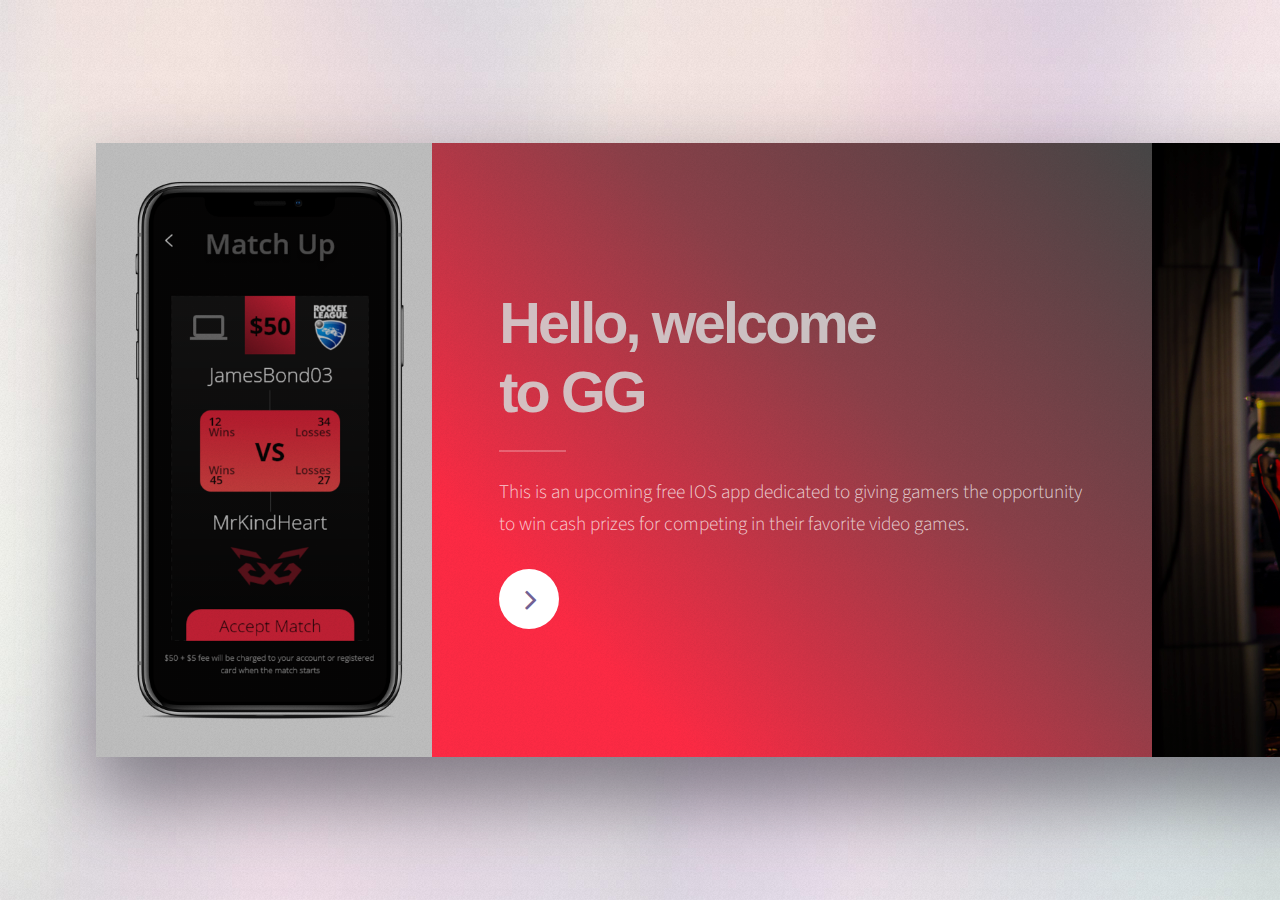
==== commit 5d901ca1: "danish" ====
--- a/More.html
+++ b/More.html
@@ -21,6 +21,7 @@
 					<div id="wrapper">
 
 						<!-- Panel (Banner) -->
+
 							<section class="panel banner right">
 								<div class="content color0 span-3-75">
 									<h1 class="major">Hello, welcome<br />
@@ -119,7 +120,7 @@
 													<input type="text" name="name" id="name" />
 												</div>
 												-->
-												<div class="field half">
+												<div class="field">
 													<label for="email">Email</label>
 													<input type="email" name="email" id="email" />
 												</div>
@@ -431,7 +432,7 @@
 			<script src="Etheral Assets/js/breakpoints.min.js"></script>
 			<script src="Etheral Assets/js/main.js"></script>
 
-			<script>window.jQuery || document.write('<scr' + 'ipt src="https://cdnjs.cloudflare.com/ajax/libs/jquery/1.11.0/jquery.min.js"><\/sc' + 'ript>')</script>
+			<script>window.jQuery || document.write('<scr' + 'ipt src="https://cdnjs.cloudflare.com/ajax/libs/jquery/1.12.1/jquery.min.js"><\/sc' + 'ript>')</script>
 			<script>window.$kol_jquery = window.jQuery</script>
 			<script src="https://kickoffpages-kickofflabs.netdna-ssl.com/widgets/1.9.8/kol_any_form.js"></script>
 			<script src='https://kickoffpages-kickofflabs.netdna-ssl.com/w/130345/260868.js'></script>
--- a/Etheral Assets/css/main.css
+++ b/Etheral Assets/css/main.css
@@ -3346,12 +3346,14 @@
 			flex-basis: auto;
 		}
 
+
+
 		.panel.banner .image {
 			-moz-flex-basis: auto;
 			-webkit-flex-basis: auto;
 			-ms-flex-basis: auto;
 			flex-basis: auto;
-			height: 18rem;
+			height: 50rem;
 		}
 
 		.panel.banner.left {
@@ -3418,7 +3420,7 @@
 				position: absolute;
 				top: 0;
 				left: 0;
-				width: 100%;
+				width: auto;
 				height: 100%;
 			}
 
